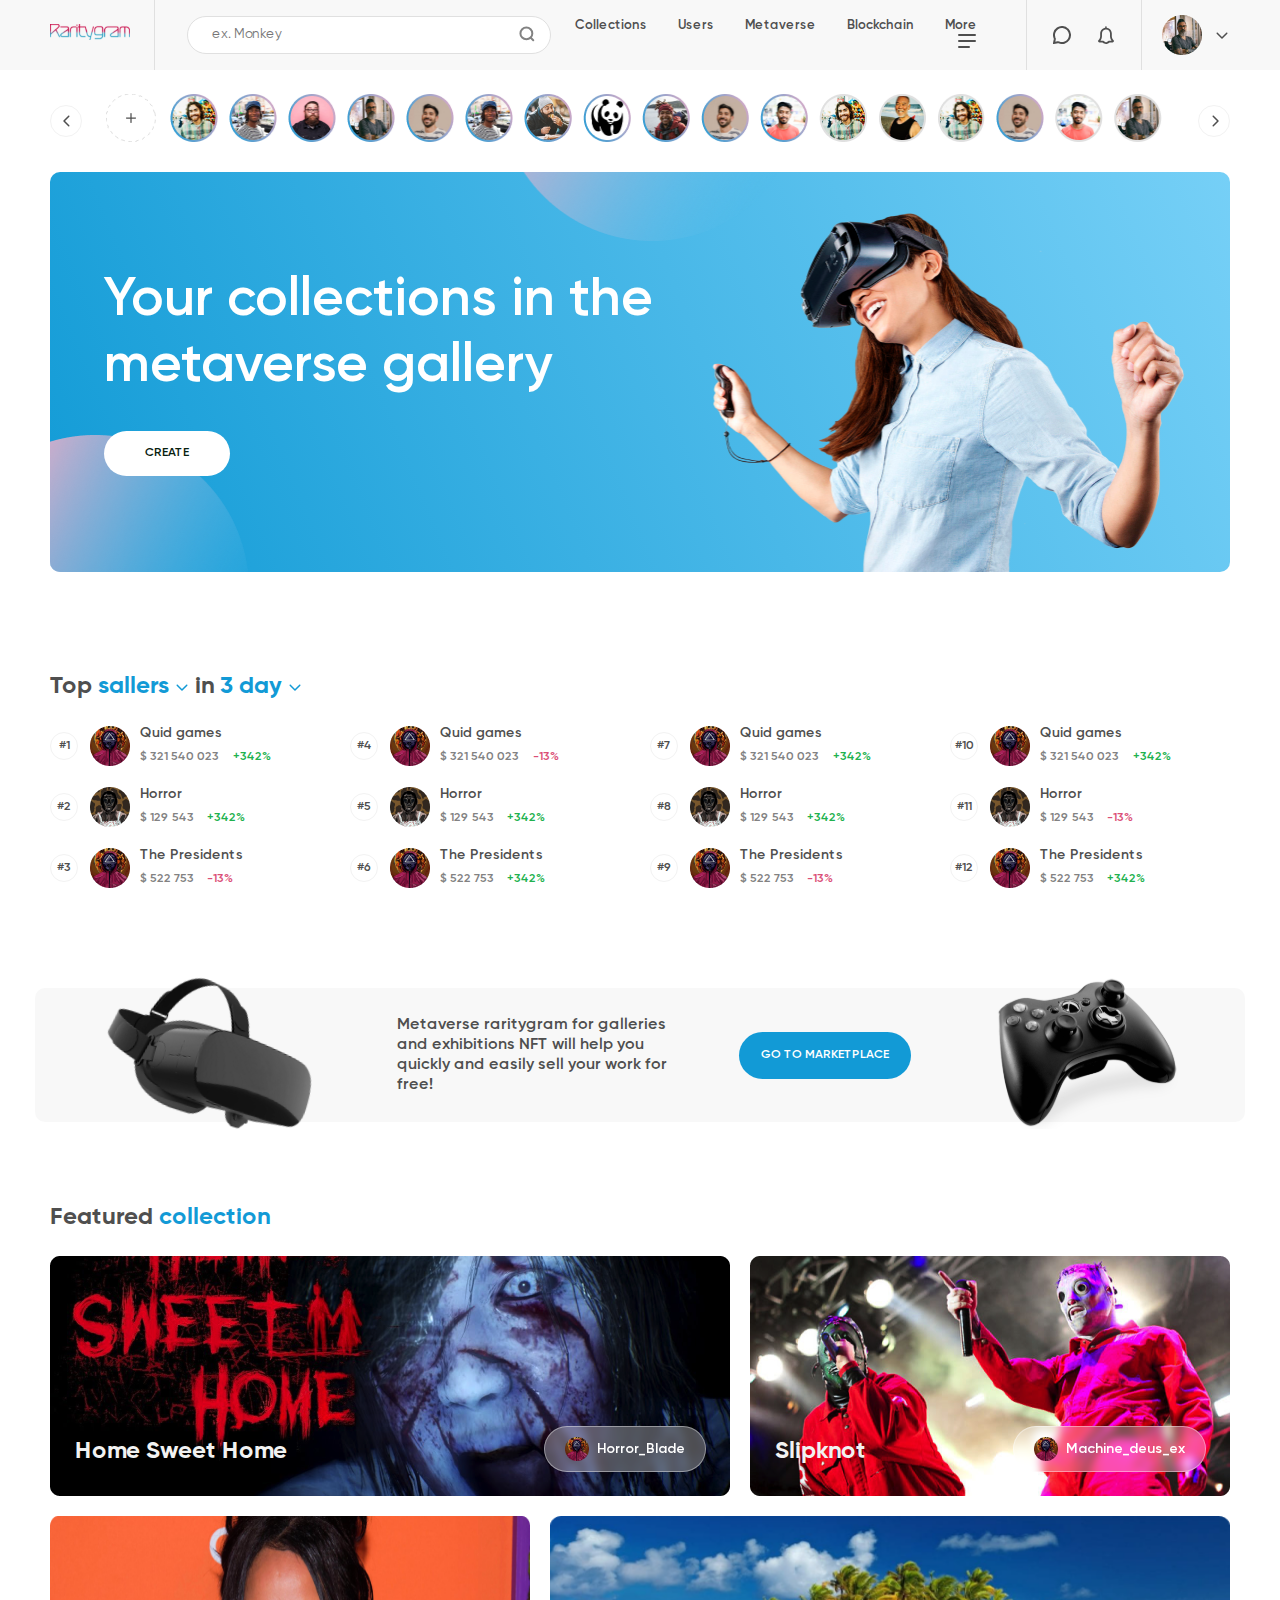
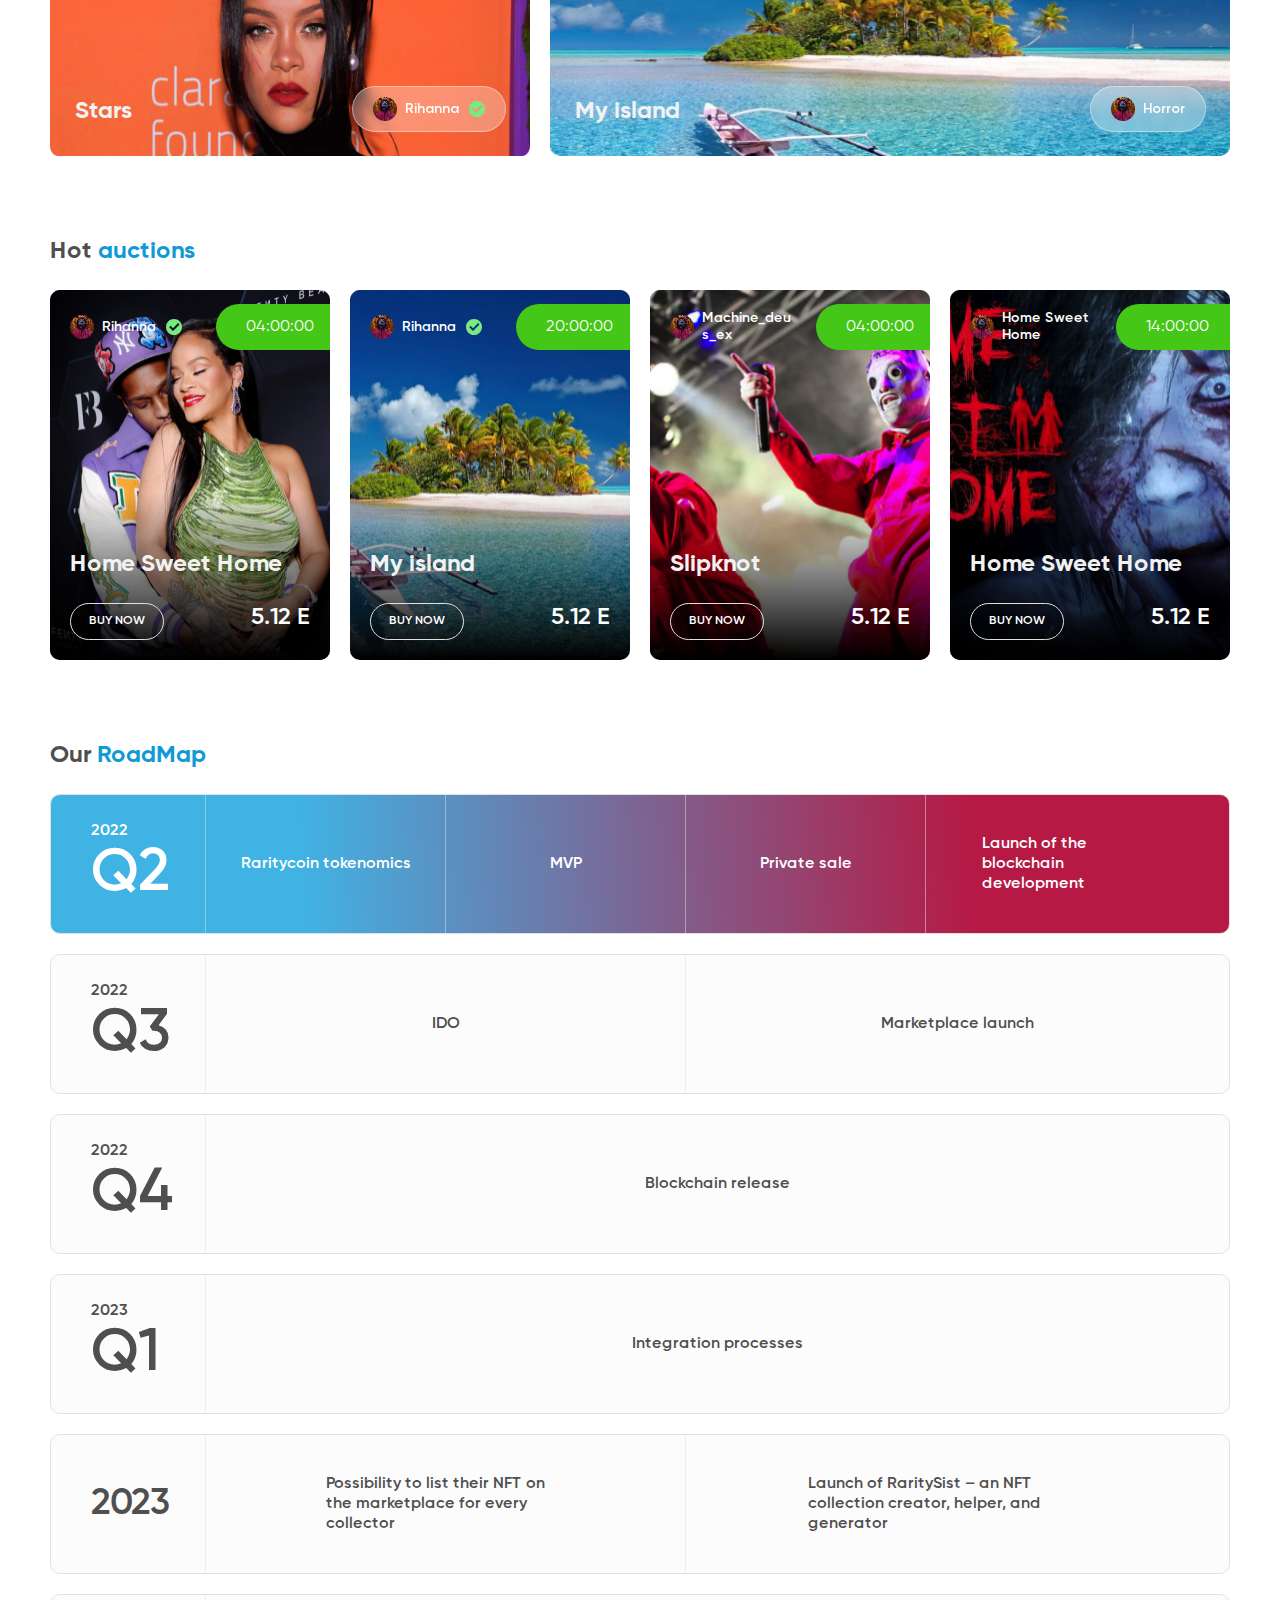
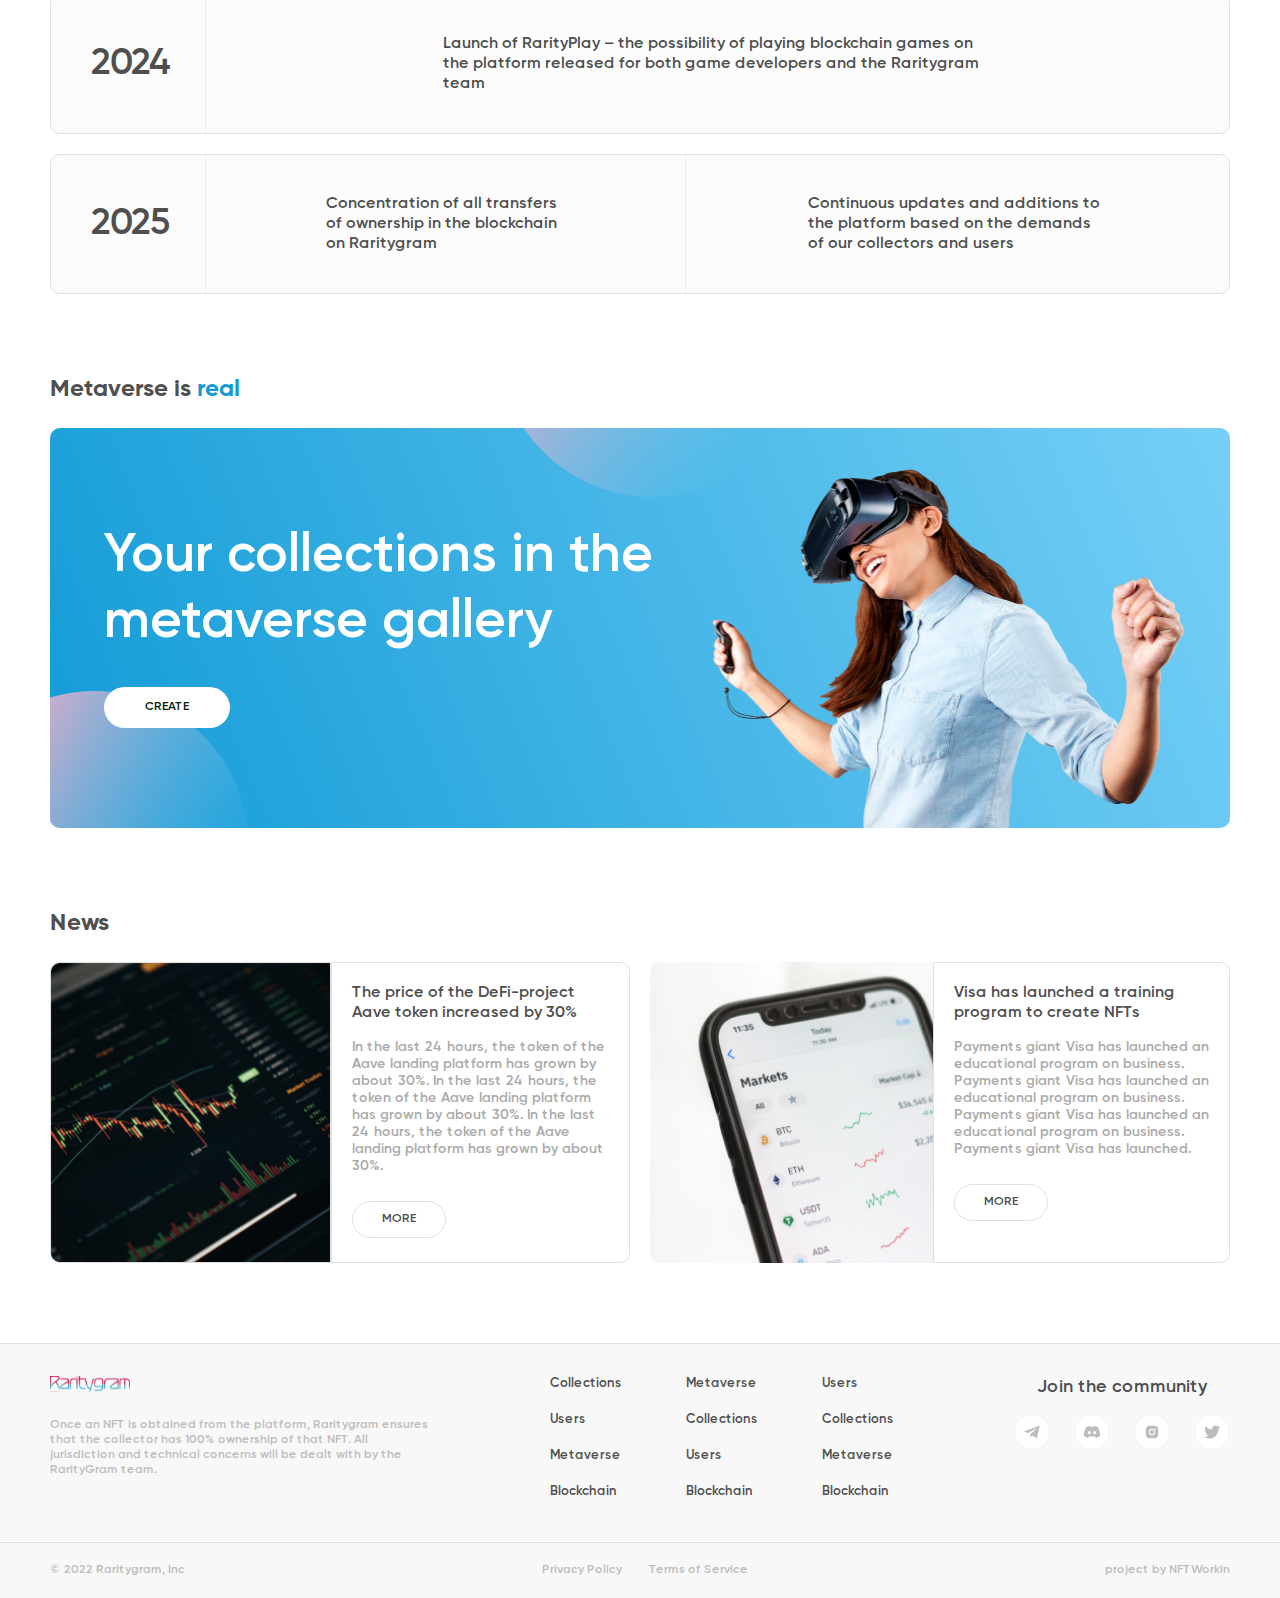
==== index.html @ d6e5a941 "fix2" ====
<!doctype html>
<html lang="ru">

<head>
  <meta charset="UTF-8">
<meta name="viewport" content="width=device-width">
<meta http-equiv="X-UA-Compatible" content="ie=edge">


<title>Raritygram</title>

<link rel="stylesheet" href="./assets/css/style.css"> 

  </head>

<body>

  
<header class="header">
    <div class="container">
        <a class="logo" href="#">
            <svg width="80" height="16" viewBox="0 0 80 16" fill="none" xmlns="http://www.w3.org/2000/svg"
                xmlns:xlink="http://www.w3.org/1999/xlink">
                <rect width="80" height="16" fill="url(#pattern0)" />
                <defs>
                    <pattern id="pattern0" patternContentUnits="objectBoundingBox" width="1" height="1">
                        <use xlink:href="#image0_2033_52"
                            transform="translate(0 -0.00100326) scale(0.000250815 0.00125408)" />
                    </pattern>
                    <image id="image0_2033_52" width="3987" height="799"
                        xlink:href="[data-uri]" />
                </defs>
            </svg>

        </a>
        <div class="middle">
            <div class="input-wrapper">
                <input type="text" name="" value="" placeholder="ex. Monkey">

            </div>
            <nav>
                
                
                <a href="./collection">Collections</a>
                
                
                
                <div>Users
                    
                </div>
                
                
                
                <div>Metaverse
                    
                </div>
                
                
                
                <div>Blockchain
                    
                </div>
                
                
                
                <div>More
                    
                    <svg width="18" height="14" viewBox="0 0 18 14" fill="none" xmlns="http://www.w3.org/2000/svg">
          <path d="M17 1L1 1" stroke="#4F4F4F" stroke-width="2" stroke-linecap="round"/>
          <path d="M17 7L1 7" stroke="#4F4F4F" stroke-width="2" stroke-linecap="round"/>
          <path d="M11 13H1" stroke="#4F4F4F" stroke-width="2" stroke-linecap="round"/>
          </svg>
          
                    
                </div>
                
                
            </nav>
        </div>
        <div class="icons">
            <svg class="icon1" width="18" height="18" viewBox="0 0 18 18" fill="none"
                xmlns="http://www.w3.org/2000/svg">
                <path
                    d="M14.6012 3.35232L14.747 3.49933L14.7891 3.5162C16.0223 4.80566 16.7889 6.47448 16.9624 8.25582C17.1423 10.103 16.673 11.955 15.6357 13.4925C14.5984 15.0299 13.0582 16.1565 11.2809 16.6783C9.50364 17.2 7.60029 17.0845 5.89891 16.3514L5.89892 16.3514L5.89227 16.3486C5.55108 16.2045 5.17818 16.1519 4.81042 16.1962L4.77131 16.2009L4.73269 16.2087L1.02832 16.9541L1.78885 13.293L1.79241 13.2758L1.79536 13.2586C1.86249 12.8672 1.80861 12.4647 1.6412 12.105C0.914948 10.4043 0.801759 8.50335 1.32142 6.72793C1.84269 4.94705 2.96793 3.40445 4.50279 2.36584C6.03761 1.32724 7.88595 0.857602 9.7292 1.03764C11.5725 1.21767 13.2955 2.03615 14.6012 3.35232Z"
                    stroke-width="2" />
            </svg>

            <svg class="icon2" width="18" height="20" viewBox="0 0 18 20" fill="none"
                xmlns="http://www.w3.org/2000/svg">
                <mask id="path-1-inside-1_2033_56" fill="white">
                    <path fill-rule="evenodd" clip-rule="evenodd"
                        d="M17.7946 16.3251L18 16.5102C18 17.471 17.221 18.25 16.2602 18.25H12.8695C12.626 18.5425 12.0998 18.8169 11.637 19.0582C11.3905 19.1867 11.162 19.3058 11.0037 19.4134C10.4652 19.7793 9.77562 19.987 9.05706 19.9998C8.31884 20.008 7.60188 19.8097 7.03955 19.4419C6.88201 19.3388 6.66111 19.2244 6.42236 19.1007C5.93722 18.8495 5.37835 18.56 5.12742 18.25H1.73985C0.778956 18.25 0 17.471 0 16.5102L0.205369 16.3251C0.779312 15.7931 1.28107 15.1851 1.69732 14.5174C2.15987 13.5935 2.4371 12.5845 2.51275 11.5497V8.50193C2.50896 6.89173 3.07562 5.3345 4.10812 4.11772C5.14061 2.90095 6.56922 2.10679 8.1302 1.88188V1.07365C8.1302 0.855205 8.21516 0.645706 8.36638 0.491242C8.51761 0.336777 8.72271 0.25 8.93658 0.25C9.15044 0.25 9.35555 0.336777 9.50677 0.491242C9.658 0.645706 9.74295 0.855205 9.74295 1.07365V1.85103C10.4401 1.94253 11.1177 2.15099 11.7483 2.46799C11.7817 2.48695 11.8143 2.50547 11.8462 2.52358C13.1297 3.25241 13.2316 3.31028 13.875 4.11772C14.5343 4.94522 15.0884 5.75817 15.3664 7.39756C15.4283 7.76234 15.4606 8.13172 15.4631 8.50193V11.5497C15.5387 12.5845 15.816 13.5935 16.2785 14.5174C16.702 15.1868 17.212 15.7948 17.7946 16.3251Z" />
                </mask>
                <path
                    d="M18 16.5102H20V15.6203L19.339 15.0245L18 16.5102ZM17.7946 16.3251L16.4485 17.8043L16.4557 17.8107L17.7946 16.3251ZM12.8695 18.25V16.25H11.932L11.3323 16.9705L12.8695 18.25ZM11.637 19.0582L12.5616 20.8316L12.5616 20.8316L11.637 19.0582ZM11.0037 19.4134L9.87968 17.7591L9.87968 17.7591L11.0037 19.4134ZM9.05706 19.9998L9.07929 21.9997L9.09247 21.9994L9.05706 19.9998ZM7.03955 19.4419L8.13441 17.7681H8.13441L7.03955 19.4419ZM6.42236 19.1007L7.34214 17.3248L7.34213 17.3248L6.42236 19.1007ZM5.12742 18.25L6.68204 16.9918L6.08169 16.25H5.12742V18.25ZM0 16.5102L-1.33896 15.0245L-2 15.6203V16.5102H0ZM0.205369 16.3251L1.54432 17.8107L1.5547 17.8014L1.56495 17.7919L0.205369 16.3251ZM1.69732 14.5174L3.39458 15.5753L3.44393 15.4961L3.4857 15.4127L1.69732 14.5174ZM2.51275 11.5497L4.50743 11.6956L4.51275 11.6228V11.5497H2.51275ZM2.51275 8.50193H4.51276L4.51275 8.49722L2.51275 8.50193ZM8.1302 1.88188L8.41543 3.86143L10.1302 3.61436V1.88188H8.1302ZM9.74295 1.85103H7.74295V3.60568L9.48268 3.83402L9.74295 1.85103ZM11.7483 2.46799L12.7362 0.728979L12.692 0.703874L12.6466 0.681047L11.7483 2.46799ZM11.8462 2.52358L10.8586 4.26275L10.8586 4.26275L11.8462 2.52358ZM13.875 4.11772L15.4392 2.8714V2.8714L13.875 4.11772ZM15.3664 7.39756L13.3946 7.73198V7.73198L15.3664 7.39756ZM15.4631 8.50193H17.4631L17.463 8.48867L15.4631 8.50193ZM15.4631 11.5497H13.4631V11.6228L13.4684 11.6956L15.4631 11.5497ZM16.2785 14.5174L14.4901 15.4127L14.5349 15.5021L14.5884 15.5866L16.2785 14.5174ZM19.339 15.0245L19.1336 14.8394L16.4557 17.8107L16.661 17.9958L19.339 15.0245ZM16.2602 20.25C18.3256 20.25 20 18.5756 20 16.5102H16C16 16.3665 16.1165 16.25 16.2602 16.25V20.25ZM12.8695 20.25H16.2602V16.25H12.8695V20.25ZM12.5616 20.8316C12.7798 20.7178 13.0925 20.5559 13.3838 20.3765C13.6465 20.2148 14.0691 19.935 14.4066 19.5295L11.3323 16.9705C11.3927 16.8979 11.4315 16.8714 11.4114 16.8871C11.3955 16.8994 11.3571 16.927 11.2871 16.9701C11.1388 17.0614 10.9569 17.1572 10.7124 17.2847L12.5616 20.8316ZM12.1278 21.0676C12.1259 21.0689 12.1345 21.063 12.158 21.049C12.1808 21.0354 12.2113 21.018 12.2516 20.9958C12.3359 20.9494 12.4336 20.8984 12.5616 20.8316L10.7124 17.2847C10.5071 17.3918 10.1566 17.571 9.87968 17.7591L12.1278 21.0676ZM9.09247 21.9994C10.1579 21.9806 11.2347 21.6745 12.1278 21.0676L9.87968 17.7591C9.69566 17.8842 9.39332 17.9935 9.02165 18.0001L9.09247 21.9994ZM5.94469 21.1156C6.87139 21.7218 7.9854 22.0118 9.07929 21.9996L9.03483 17.9999C8.65229 18.0041 8.33237 17.8976 8.13441 17.7681L5.94469 21.1156ZM5.50257 20.8767C5.77618 21.0184 5.89161 21.0808 5.94469 21.1156L8.13441 17.7681C7.87241 17.5968 7.54604 17.4304 7.34214 17.3248L5.50257 20.8767ZM3.5728 19.5082C3.92061 19.938 4.36515 20.2324 4.63928 20.401C4.94494 20.589 5.27355 20.7581 5.50258 20.8767L7.34213 17.3248C7.08603 17.1921 6.89264 17.0909 6.73484 16.9938C6.66016 16.9479 6.61874 16.9181 6.60112 16.9042C6.57883 16.8868 6.6195 16.9145 6.68204 16.9918L3.5728 19.5082ZM1.73985 20.25H5.12742V16.25H1.73985V20.25ZM-2 16.5102C-2 18.5756 -0.325615 20.25 1.73985 20.25V16.25C1.88353 16.25 2 16.3665 2 16.5102H-2ZM-1.13359 14.8394L-1.33896 15.0245L1.33896 17.9958L1.54432 17.8107L-1.13359 14.8394ZM4.93719e-05 13.4594C-0.322804 13.9773 -0.711203 14.4476 -1.15421 14.8583L1.56495 17.7919C2.26983 17.1385 2.88494 16.3929 3.39458 15.5753L4.93719e-05 13.4594ZM0.518075 11.4039C0.461417 12.1789 0.253848 12.9331 -0.0910651 13.622L3.4857 15.4127C4.06588 14.2539 4.41278 12.9902 4.50743 11.6956L0.518075 11.4039ZM0.512752 8.50193V11.5497H4.51275V8.50193H0.512752ZM2.58315 2.82371C1.23989 4.40671 0.507861 6.42553 0.512757 8.50663L4.51275 8.49722C4.51007 7.35793 4.91136 6.26228 5.63309 5.41174L2.58315 2.82371ZM7.84497 -0.0976801C5.79467 0.197743 3.92728 1.23968 2.58315 2.82371L5.63309 5.41174C6.35395 4.56221 7.34378 4.01584 8.41543 3.86143L7.84497 -0.0976801ZM6.1302 1.07365V1.88188H10.1302V1.07365H6.1302ZM6.93726 -0.907907C6.4158 -0.37527 6.1302 0.33829 6.1302 1.07365H10.1302C10.1302 1.37212 10.0145 1.66668 9.7955 1.89039L6.93726 -0.907907ZM8.93658 -1.75C8.17843 -1.75 7.46014 -1.44198 6.93726 -0.907907L9.7955 1.89039C9.57508 2.11553 9.26699 2.25 8.93658 2.25V-1.75ZM10.9359 -0.907907C10.413 -1.44198 9.69472 -1.75 8.93658 -1.75V2.25C8.60616 2.25 8.29807 2.11554 8.07765 1.89039L10.9359 -0.907907ZM11.743 1.07365C11.743 0.338284 11.4574 -0.375274 10.9359 -0.907907L8.07765 1.89039C7.85864 1.66669 7.74295 1.37213 7.74295 1.07365H11.743ZM11.743 1.85103V1.07365H7.74295V1.85103H11.743ZM12.6466 0.681047C11.8165 0.263821 10.9234 -0.0111913 10.0032 -0.131964L9.48268 3.83402C9.95682 3.89625 10.4188 4.03816 10.8501 4.25494L12.6466 0.681047ZM12.8338 0.784409C12.8019 0.766289 12.7694 0.747846 12.7362 0.728979L10.7605 4.20701C10.794 4.22606 10.8268 4.24465 10.8586 4.26275L12.8338 0.784409ZM15.4392 2.8714C15.1139 2.46312 14.7993 2.07743 14.3261 1.7106C13.9185 1.39458 13.418 1.11614 12.8338 0.784405L10.8586 4.26275C11.558 4.65985 11.7501 4.77477 11.8752 4.87175C11.9347 4.91792 11.9928 4.96489 12.3108 5.36405L15.4392 2.8714ZM17.3383 7.06314C16.9855 4.98302 16.2293 3.86297 15.4392 2.8714L12.3108 5.36405C12.8394 6.02747 13.1913 6.53332 13.3946 7.73198L17.3383 7.06314ZM17.463 8.48867C17.4599 8.01089 17.4182 7.53411 17.3383 7.06314L13.3946 7.73198C13.4385 7.99057 13.4614 8.25254 13.4631 8.51518L17.463 8.48867ZM17.4631 11.5497V8.50193H13.4631V11.5497H17.4631ZM18.0669 13.622C17.722 12.9331 17.5144 12.1789 17.4578 11.4039L13.4684 11.6956C13.5631 12.9902 13.91 14.2539 14.4901 15.4127L18.0669 13.622ZM19.1408 14.8459C18.6914 14.437 18.2969 13.9669 17.9687 13.4481L14.5884 15.5866C15.1071 16.4066 15.7326 17.1527 16.4485 17.8042L19.1408 14.8459Z"
                    mask="url(#path-1-inside-1_2033_56)" />
            </svg>

        </div>
        <div class="account">
            <img src="./assets/img/avatar-main.png" alt="">
            <svg width="16" height="12" viewBox="0 0 16 12" fill="none" xmlns="http://www.w3.org/2000/svg">
                <path
                    d="M8.53033 9.53033C8.23744 9.82322 7.76256 9.82322 7.46967 9.53033L2.6967 4.75736C2.40381 4.46447 2.40381 3.98959 2.6967 3.6967C2.98959 3.40381 3.46447 3.40381 3.75736 3.6967L8 7.93934L12.2426 3.6967C12.5355 3.40381 13.0104 3.40381 13.3033 3.6967C13.5962 3.98959 13.5962 4.46447 13.3033 4.75736L8.53033 9.53033ZM8.75 8L8.75 9L7.25 9L7.25 8L8.75 8Z"
                    fill="#4F4F4F" />
            </svg>

        </div>
    </div>
</header>

 

  
  <main>
    


<section class="main-slider-small">
    <div class="container">
        <div class="slider-prev">
            <svg width="7" height="12" viewBox="0 0 7 12" fill="none" xmlns="http://www.w3.org/2000/svg">
                <path
                    d="M0.46967 5.46967C0.176777 5.76256 0.176777 6.23744 0.46967 6.53033L5.24264 11.3033C5.53553 11.5962 6.01041 11.5962 6.3033 11.3033C6.59619 11.0104 6.59619 10.5355 6.3033 10.2426L2.06066 6L6.3033 1.75736C6.59619 1.46447 6.59619 0.989592 6.3033 0.696699C6.01041 0.403806 5.53553 0.403806 5.24264 0.696699L0.46967 5.46967ZM2 5.25H1V6.75H2V5.25Z"
                    fill="#4F4F4F" />
            </svg>

        </div>
        <div class="add">
            <svg width="50" height="48" viewBox="0 0 50 48" fill="none" xmlns="http://www.w3.org/2000/svg">
                <path
                    d="M48.7822 18.3132C49.0887 19.5368 49.2985 20.7972 49.4033 22.0862L48.905 22.1267C48.9552 22.7446 48.9808 23.3694 48.9808 24C48.9808 24.6306 48.9552 25.2554 48.905 25.8733L49.4033 25.9138C49.2985 27.2028 49.0887 28.4632 48.7822 29.6868L48.2972 29.5654C47.9913 30.7863 47.5871 31.97 47.093 33.1082L47.5517 33.3073C47.0415 34.4824 46.4378 35.6098 45.7494 36.6808L45.3288 36.4104C44.6529 37.462 43.8936 38.4581 43.0597 39.3902L43.4323 39.7236C42.5831 40.6727 41.6584 41.5565 40.6672 42.3662L40.3509 41.979C39.3866 42.7667 38.3581 43.4829 37.2739 44.1191L37.527 44.5503C36.4337 45.1918 35.285 45.7536 34.0897 46.2272L33.9055 45.7624C32.7539 46.2187 31.5579 46.5916 30.3255 46.8733L30.4369 47.3607C29.209 47.6414 27.9457 47.8334 26.6547 47.9292L26.6177 47.4306C25.9982 47.4766 25.3722 47.5 24.7404 47.5C24.1086 47.5 23.4826 47.4766 22.8631 47.4306L22.8261 47.9292C21.5351 47.8334 20.2719 47.6414 19.0439 47.3607L19.1553 46.8733C17.923 46.5916 16.727 46.2187 15.5753 45.7624L15.3912 46.2272C14.1958 45.7536 13.0472 45.1918 11.9539 44.5503L12.2069 44.1191C11.1228 43.4829 10.0942 42.7667 9.12992 41.979L8.8136 42.3662C7.82241 41.5565 6.89769 40.6727 6.04852 39.7236L6.42115 39.3902C5.58727 38.4581 4.82793 37.462 4.15204 36.4104L3.73143 36.6808C3.04306 35.6098 2.43929 34.4824 1.92919 33.3073L2.38784 33.1082C1.89375 31.97 1.48951 30.7863 1.18369 29.5653L0.69867 29.6868C0.392164 28.4632 0.182348 27.2028 0.0775131 25.9138L0.575868 25.8733C0.525612 25.2554 0.5 24.6306 0.5 24C0.5 23.3694 0.525612 22.7446 0.575868 22.1267L0.0775132 22.0862C0.182348 20.7972 0.392165 19.5368 0.698671 18.3132L1.18369 18.4346C1.48952 17.2137 1.89375 16.03 2.38784 14.8918L1.92919 14.6927C2.43929 13.5176 3.04306 12.3902 3.73143 11.3192L4.15204 11.5896C4.82793 10.538 5.58727 9.54187 6.42116 8.60982L6.04852 8.27644C6.8977 7.32729 7.82242 6.44347 8.81361 5.63377L9.12993 6.02099C10.0942 5.23328 11.1228 4.5171 12.2069 3.88094L11.9539 3.4497C13.0472 2.80817 14.1958 2.24643 15.3912 1.77279L15.5754 2.23763C16.727 1.78132 17.923 1.40842 19.1553 1.1267L19.0439 0.639274C20.2719 0.358565 21.5351 0.166612 22.8261 0.0707772L22.8632 0.569405C23.4826 0.523422 24.1086 0.5 24.7404 0.5C25.3722 0.5 25.9982 0.523422 26.6177 0.569405L26.6547 0.0707775C27.9457 0.166613 29.209 0.358566 30.4369 0.639275L30.3255 1.1267C31.5579 1.40842 32.7539 1.78132 33.9055 2.23764L34.0897 1.7728C35.285 2.24643 36.4337 2.80818 37.527 3.44971L37.2739 3.88095C38.3581 4.51711 39.3866 5.23328 40.3509 6.021L40.6672 5.63378C41.6584 6.44347 42.5831 7.3273 43.4323 8.27644L43.0597 8.60982C43.8936 9.54188 44.6529 10.538 45.3288 11.5896L45.7494 11.3192C46.4378 12.3902 47.0416 13.5176 47.5517 14.6927L47.093 14.8918C47.5871 16.03 47.9913 17.2137 48.2972 18.4347L48.7822 18.3132Z"
                    stroke="#E0E0E0" stroke-miterlimit="4.13936" stroke-dasharray="4 4" />
                <path
                    d="M25 19C25.1658 19 25.3247 19.0658 25.4419 19.1831C25.5592 19.3003 25.625 19.4592 25.625 19.625V23.375H29.375C29.5408 23.375 29.6997 23.4408 29.8169 23.5581C29.9342 23.6753 30 23.8342 30 24C30 24.1658 29.9342 24.3247 29.8169 24.4419C29.6997 24.5592 29.5408 24.625 29.375 24.625H25.625V28.375C25.625 28.5408 25.5592 28.6997 25.4419 28.8169C25.3247 28.9342 25.1658 29 25 29C24.8342 29 24.6753 28.9342 24.5581 28.8169C24.4408 28.6997 24.375 28.5408 24.375 28.375V24.625H20.625C20.4592 24.625 20.3003 24.5592 20.1831 24.4419C20.0658 24.3247 20 24.1658 20 24C20 23.8342 20.0658 23.6753 20.1831 23.5581C20.3003 23.4408 20.4592 23.375 20.625 23.375H24.375V19.625C24.375 19.4592 24.4408 19.3003 24.5581 19.1831C24.6753 19.0658 24.8342 19 25 19Z"
                    fill="#4F4F4F" />
            </svg>

        </div>
        <div class="swiper ">
            <div class="swiper-wrapper">
                <div class="swiper-slide">
                    <img src="./assets/img/a1.png" alt="">
                </div>
                <div class="swiper-slide">
                    <img src="./assets/img/a2.png" alt="">
                </div>
                <div class="swiper-slide">
                    <img src="./assets/img/a3.png" alt="">
                </div>
                <div class="swiper-slide">
                    <img src="./assets/img/a4.png" alt="">
                </div>
                <div class="swiper-slide">
                    <img src="./assets/img/a5.png" alt="">
                </div>
                <div class="swiper-slide">
                    <img src="./assets/img/a6.png" alt="">
                </div>
                <div class="swiper-slide">
                    <img src="./assets/img/a7.png" alt="">
                </div>
                <div class="swiper-slide">
                    <img src="./assets/img/a8.png" alt="">
                </div>
                <div class="swiper-slide">
                    <img src="./assets/img/a9.png" alt="">
                </div>
                <div class="swiper-slide">
                    <img src="./assets/img/a10.png" alt="">
                </div>
                <div class="swiper-slide">
                    <img src="./assets/img/a11.png" alt="">
                </div>
                <div class="swiper-slide">
                    <img src="./assets/img/a12.png" alt="">
                </div>
                <div class="swiper-slide">
                    <img src="./assets/img/a13.png" alt="">
                </div>
                <div class="swiper-slide">
                    <img src="./assets/img/a14.png" alt="">
                </div>
                <div class="swiper-slide">
                    <img src="./assets/img/a5.png" alt="">
                </div>
                <div class="swiper-slide">
                    <img src="./assets/img/a16.png" alt="">
                </div>
                <div class="swiper-slide">
                    <img src="./assets/img/a17.png" alt="">
                </div>
                <div class="swiper-slide">
                    <img src="./assets/img/a18.png" alt="">
                </div>
            </div>
        </div>
        <div class="slider-next">
            <svg width="7" height="12" viewBox="0 0 7 12" fill="none" xmlns="http://www.w3.org/2000/svg">
                <path
                    d="M0.46967 5.46967C0.176777 5.76256 0.176777 6.23744 0.46967 6.53033L5.24264 11.3033C5.53553 11.5962 6.01041 11.5962 6.3033 11.3033C6.59619 11.0104 6.59619 10.5355 6.3033 10.2426L2.06066 6L6.3033 1.75736C6.59619 1.46447 6.59619 0.989592 6.3033 0.696699C6.01041 0.403806 5.53553 0.403806 5.24264 0.696699L0.46967 5.46967ZM2 5.25H1V6.75H2V5.25Z"
                    fill="#4F4F4F" />
            </svg>

        </div>
    </div>
</section>



<section class="main-slider-top-section section">
    <div class="container">
        <div class="swiper ">
            <div class="swiper-wrapper">
                <div class="swiper-slide">
                    <div class="slide">
                        <div class="slide__image">
                            <img src="./assets/img/slide-girl.png" alt="">
                            <div class="content">
                                <div class="title">Your collections in the metaverse gallery</div>
                                

<div class="btn btn_white">
    CREATE
</div>


                            </div>
                        </div>
                    </div>
                </div>
                <div class="swiper-slide">
                    <div class="slide">
                        <div class="slide__image">
                            <img src="./assets/img/slide-girl.png" alt="">
                            <div class="content">
                                <div class="title">Your collections in the metaverse gallery</div>
                                

<div class="btn btn_white">
    CREATE
</div>


                            </div>
                        </div>

                    </div>
                </div>
                <div class="swiper-slide">
                    <div class="slide">
                        <div class="slide__image">
                            <img src="./assets/img/slide-girl.png" alt="">
                            <div class="content">
                                <div class="title">Your collections in the metaverse gallery</div>
                                

<div class="btn btn_white">
    CREATE
</div>


                            </div>
                        </div>

                    </div>
                </div>
                <div class="swiper-slide">
                    <div class="slide">
                        <div class="slide__image">
                            <img src="./assets/img/slide-girl.png" alt="">
                            <div class="content">
                                <div class="title">Your collections in the metaverse gallery</div>
                                

<div class="btn btn_white">
    CREATE
</div>


                            </div>
                        </div>

                    </div>
                </div>
            </div>

            <div class="swiper-pagination"></div>

        </div>
    </div>
</section>


<section class="top-salers-section section">
    <div class="container">
        <div class="top">
            <div class="title">
                <div class="drop">
                    Top <span class="drop-text">sallers</span>
                    <svg width="14" height="14" viewBox="0 0 14 14" fill="none" xmlns="http://www.w3.org/2000/svg">
                        <path
                            d="M7.53033 11.5303C7.23744 11.8232 6.76256 11.8232 6.46967 11.5303L1.6967 6.75736C1.40381 6.46447 1.40381 5.98959 1.6967 5.6967C1.98959 5.40381 2.46447 5.40381 2.75736 5.6967L7 9.93934L11.2426 5.6967C11.5355 5.40381 12.0104 5.40381 12.3033 5.6967C12.5962 5.98959 12.5962 6.46447 12.3033 6.75736L7.53033 11.5303ZM7.75 10L7.75 11L6.25 11L6.25 10L7.75 10Z"
                            fill="#129AD6" />
                    </svg>
                    <div class="menu">
                        <div class="item"><span>collection</span></div>
                        <div class="item selected"><span>sallers</span></div>
                        <div class="item"><span>metaverse</span></div>
                    </div>
                </div>
                in
                <div class="drop">
                    <span class="drop-text">3 day</span>
                    <svg width="14" height="14" viewBox="0 0 14 14" fill="none" xmlns="http://www.w3.org/2000/svg">
                        <path
                            d="M7.53033 11.5303C7.23744 11.8232 6.76256 11.8232 6.46967 11.5303L1.6967 6.75736C1.40381 6.46447 1.40381 5.98959 1.6967 5.6967C1.98959 5.40381 2.46447 5.40381 2.75736 5.6967L7 9.93934L11.2426 5.6967C11.5355 5.40381 12.0104 5.40381 12.3033 5.6967C12.5962 5.98959 12.5962 6.46447 12.3033 6.75736L7.53033 11.5303ZM7.75 10L7.75 11L6.25 11L6.25 10L7.75 10Z"
                            fill="#129AD6" />
                    </svg>
                    <div class="menu">
                        <div class="item"><span>24 hours</span></div>
                        <div class="item selected"><span>3 days</span></div>
                        <div class="item"><span>7 days</span></div>
                    </div>
                </div>
            </div>
        </div>
        <div class="content">
            
            <div class="card">
                <div class="number"><span>#1</span></div>
                <div class="img">
                    <img src="./assets/img/avatar1.png" alt="">
                </div>
                <div class="info">
                    <div class="name">
                        Quid games
                    </div>
                    <div class="count">
                        <span class="money">$ 321 540 023</span>
                        <span class="green">+342%</span>
                    </div>
                </div>
            </div>
            
            <div class="card">
                <div class="number"><span>#2</span></div>
                <div class="img">
                    <img src="./assets/img/avatar2.png" alt="">
                </div>
                <div class="info">
                    <div class="name">
                        Horror
                    </div>
                    <div class="count">
                        <span class="money">$ 129 543 </span>
                        <span class="green">+342%</span>
                    </div>
                </div>
            </div>
            
            <div class="card">
                <div class="number"><span>#3</span></div>
                <div class="img">
                    <img src="./assets/img/avatar1.png" alt="">
                </div>
                <div class="info">
                    <div class="name">
                        The Presidents
                    </div>
                    <div class="count">
                        <span class="money">$ 522 753 </span>
                        <span class="red">-13%</span>
                    </div>
                </div>
            </div>
            
            <div class="card">
                <div class="number"><span>#4</span></div>
                <div class="img">
                    <img src="./assets/img/avatar1.png" alt="">
                </div>
                <div class="info">
                    <div class="name">
                        Quid games
                    </div>
                    <div class="count">
                        <span class="money">$ 321 540 023</span>
                        <span class="red">-13%</span>
                    </div>
                </div>
            </div>
            
            <div class="card">
                <div class="number"><span>#5</span></div>
                <div class="img">
                    <img src="./assets/img/avatar2.png" alt="">
                </div>
                <div class="info">
                    <div class="name">
                        Horror
                    </div>
                    <div class="count">
                        <span class="money">$ 129 543 </span>
                        <span class="green">+342%</span>
                    </div>
                </div>
            </div>
            
            <div class="card">
                <div class="number"><span>#6</span></div>
                <div class="img">
                    <img src="./assets/img/avatar1.png" alt="">
                </div>
                <div class="info">
                    <div class="name">
                        The Presidents
                    </div>
                    <div class="count">
                        <span class="money">$ 522 753 </span>
                        <span class="green">+342%</span>
                    </div>
                </div>
            </div>
            
            <div class="card">
                <div class="number"><span>#7</span></div>
                <div class="img">
                    <img src="./assets/img/avatar1.png" alt="">
                </div>
                <div class="info">
                    <div class="name">
                        Quid games
                    </div>
                    <div class="count">
                        <span class="money">$ 321 540 023</span>
                        <span class="green">+342%</span>
                    </div>
                </div>
            </div>
            
            <div class="card">
                <div class="number"><span>#8</span></div>
                <div class="img">
                    <img src="./assets/img/avatar2.png" alt="">
                </div>
                <div class="info">
                    <div class="name">
                        Horror
                    </div>
                    <div class="count">
                        <span class="money">$ 129 543 </span>
                        <span class="green">+342%</span>
                    </div>
                </div>
            </div>
            
            <div class="card">
                <div class="number"><span>#9</span></div>
                <div class="img">
                    <img src="./assets/img/avatar1.png" alt="">
                </div>
                <div class="info">
                    <div class="name">
                        The Presidents
                    </div>
                    <div class="count">
                        <span class="money">$ 522 753 </span>
                        <span class="red">-13%</span>
                    </div>
                </div>
            </div>
            
            <div class="card">
                <div class="number"><span>#10</span></div>
                <div class="img">
                    <img src="./assets/img/avatar1.png" alt="">
                </div>
                <div class="info">
                    <div class="name">
                        Quid games
                    </div>
                    <div class="count">
                        <span class="money">$ 321 540 023</span>
                        <span class="green">+342%</span>
                    </div>
                </div>
            </div>
            
            <div class="card">
                <div class="number"><span>#11</span></div>
                <div class="img">
                    <img src="./assets/img/avatar2.png" alt="">
                </div>
                <div class="info">
                    <div class="name">
                        Horror
                    </div>
                    <div class="count">
                        <span class="money">$ 129 543 </span>
                        <span class="red">-13%</span>
                    </div>
                </div>
            </div>
            
            <div class="card">
                <div class="number"><span>#12</span></div>
                <div class="img">
                    <img src="./assets/img/avatar1.png" alt="">
                </div>
                <div class="info">
                    <div class="name">
                        The Presidents
                    </div>
                    <div class="count">
                        <span class="money">$ 522 753 </span>
                        <span class="green">+342%</span>
                    </div>
                </div>
            </div>
            
        </div>
    </div>
</section>


<section class="main-info-section section">
    <div class="container">
        <div class="left">
            <img src="../../../assets/img/vr.svg" alt="">
        </div>

        <div class="middle">
            <div class="text">
                Metaverse raritygram for galleries and exhibitions NFT will help you quickly and easily sell your work
                for free!
            </div>
            

<div class="btn btn_blue">
    GO TO MARKETPLACE
</div>


        </div>
        <div class="right">
            <img src="../../../assets/img/xbox.svg" alt="">
        </div>
    </div>
</section>


<section class="main-collection-section section">
    <div class="container">
        <div class="heading">Featured <span>collection</span></div>
        <div class="content">
            
            <div class="card">
                <img src="./assets/img/coll1.png" class="img" alt="">
                <div class="title">Home Sweet Home</div>
                <div class="label">
                    <img src="./assets/img/avatar1.png" alt="">
                    Horror_Blade
                    
                </div>
            </div>
            
            <div class="card">
                <img src="./assets/img/coll2.png" class="img" alt="">
                <div class="title">Slipknot</div>
                <div class="label">
                    <img src="./assets/img/avatar1.png" alt="">
                    Machine_deus_ex
                    
                </div>
            </div>
            
            <div class="card">
                <img src="./assets/img/coll3.png" class="img" alt="">
                <div class="title">Stars</div>
                <div class="label">
                    <img src="./assets/img/avatar1.png" alt="">
                    Rihanna
                    
                    <svg width="16" height="16" viewBox="0 0 16 16" fill="none" xmlns="http://www.w3.org/2000/svg">
                        <path
                            d="M8 0C5.87827 0 3.84344 0.842855 2.34315 2.34315C0.842854 3.84344 0 5.87827 0 8C0 10.1217 0.842854 12.1566 2.34315 13.6569C3.84344 15.1571 5.87827 16 8 16C10.1217 16 12.1566 15.1571 13.6569 13.6569C15.1571 12.1566 16 10.1217 16 8C16 5.87827 15.1571 3.84344 13.6569 2.34315C12.1566 0.842855 10.1217 0 8 0ZM12.09 4.08L13.5 5.5L7 12L3.21 8.21L4.63 6.79L7 9.17"
                            fill="#79EB7E" />
                    </svg>
                    
                </div>
            </div>
            
            <div class="card">
                <img src="./assets/img/coll4.png" class="img" alt="">
                <div class="title">My island</div>
                <div class="label">
                    <img src="./assets/img/avatar1.png" alt="">
                    Horror
                    
                </div>
            </div>
            
        </div>
    </div>
</section>


<section class="main-action-section section">
    <div class="container">
        <div class="heading">Hot <span>auctions</span></div>
        <div class="content">
            
            <div class="card">
                <img src="./assets/img/action1.png" class="img" alt="">
                <div class="top">
                    <div class="top_left">
                        <img src="./assets/img/avatar1.png" alt="">
                        Rihanna
                        
                        <svg width="16" height="16" viewBox="0 0 16 16" fill="none" xmlns="http://www.w3.org/2000/svg">
                            <path
                                d="M8 0C5.87827 0 3.84344 0.842855 2.34315 2.34315C0.842854 3.84344 0 5.87827 0 8C0 10.1217 0.842854 12.1566 2.34315 13.6569C3.84344 15.1571 5.87827 16 8 16C10.1217 16 12.1566 15.1571 13.6569 13.6569C15.1571 12.1566 16 10.1217 16 8C16 5.87827 15.1571 3.84344 13.6569 2.34315C12.1566 0.842855 10.1217 0 8 0ZM12.09 4.08L13.5 5.5L7 12L3.21 8.21L4.63 6.79L7 9.17"
                                fill="#79EB7E" />
                        </svg>
                        
                    </div>
                    <div class="label timer" id='timer1'><span class="hours"></span>:<span
                            class="minutes"></span>:<span class="seconds"></span>
                    </div>
                </div>
                <div class="bottom">
                    <div class="title">Home Sweet Home</div>
                    <div class="bottom__content">
                        

<div class="btn btn_white-outline">
    Buy now
</div>


                        <div class="cost">5.12 E</div>
                    </div>
                </div>
            </div>
            
            <div class="card">
                <img src="./assets/img/action2.png" class="img" alt="">
                <div class="top">
                    <div class="top_left">
                        <img src="./assets/img/avatar1.png" alt="">
                        Rihanna
                        
                        <svg width="16" height="16" viewBox="0 0 16 16" fill="none" xmlns="http://www.w3.org/2000/svg">
                            <path
                                d="M8 0C5.87827 0 3.84344 0.842855 2.34315 2.34315C0.842854 3.84344 0 5.87827 0 8C0 10.1217 0.842854 12.1566 2.34315 13.6569C3.84344 15.1571 5.87827 16 8 16C10.1217 16 12.1566 15.1571 13.6569 13.6569C15.1571 12.1566 16 10.1217 16 8C16 5.87827 15.1571 3.84344 13.6569 2.34315C12.1566 0.842855 10.1217 0 8 0ZM12.09 4.08L13.5 5.5L7 12L3.21 8.21L4.63 6.79L7 9.17"
                                fill="#79EB7E" />
                        </svg>
                        
                    </div>
                    <div class="label timer" id='timer2'><span class="hours"></span>:<span
                            class="minutes"></span>:<span class="seconds"></span>
                    </div>
                </div>
                <div class="bottom">
                    <div class="title">My island</div>
                    <div class="bottom__content">
                        

<div class="btn btn_white-outline">
    Buy now
</div>


                        <div class="cost">5.12 E</div>
                    </div>
                </div>
            </div>
            
            <div class="card">
                <img src="./assets/img/action3.png" class="img" alt="">
                <div class="top">
                    <div class="top_left">
                        <img src="./assets/img/avatar1.png" alt="">
                        Machine_deus_ex
                        
                    </div>
                    <div class="label timer" id='timer3'><span class="hours"></span>:<span
                            class="minutes"></span>:<span class="seconds"></span>
                    </div>
                </div>
                <div class="bottom">
                    <div class="title">Slipknot</div>
                    <div class="bottom__content">
                        

<div class="btn btn_white-outline">
    Buy now
</div>


                        <div class="cost">5.12 E</div>
                    </div>
                </div>
            </div>
            
            <div class="card">
                <img src="./assets/img/action4.png" class="img" alt="">
                <div class="top">
                    <div class="top_left">
                        <img src="./assets/img/avatar1.png" alt="">
                        Home Sweet Home
                        
                    </div>
                    <div class="label timer" id='timer4'><span class="hours"></span>:<span
                            class="minutes"></span>:<span class="seconds"></span>
                    </div>
                </div>
                <div class="bottom">
                    <div class="title">Home Sweet Home</div>
                    <div class="bottom__content">
                        

<div class="btn btn_white-outline">
    Buy now
</div>


                        <div class="cost">5.12 E</div>
                    </div>
                </div>
            </div>
            
        </div>
    </div>
</section>


<section class="road-map-section section">
    <div class="container">
        <div class="heading">Our <span>RoadMap</span></div>
        <div class="content">
            <div class="road road-one">
                <div class="title">
                    <span>2022</span>
                    <span class="title_big">Q2</span>
                </div>
                <div class="block block-one">
                    Raritycoin tokenomics
                </div>
                <div class="block block-two">MVP</div>
                <div class="block block-three">Private sale</div>
                <div class="block block-four">
                    Launch of the blockchain development
                </div>
            </div>
            <div class="road road-two">
                <div class="title">
                    <span>2022</span>
                    <span class="title_big"> Q3</span>
                </div>
                <div class="block block-one">IDO</div>
                <div class="block block-two">Marketplace launch</div>
            </div>
            <div class="road road-three">
                <div class="title">
                    <span>2022</span>
                    <span class="title_big">Q4</span>
                </div>
                <div class="block">Blockchain release</div>
            </div>
            <div class="road road-four">
                <div class="title">
                    <span>2023</span>
                    <span class="title_big"> Q1</span>
                </div>
                <div class="block">Integration processes</div>
            </div>
            <div class="road road-five">
                <div class="title">
                    <span class="title_big year"> 2023</span>

                </div>

                <div class="block block-one"><span>Possibility to list their NFT on the marketplace for every
                        collector</span></div>
                <div class="block block-two"><span>Launch of RaritySist – an NFT collection creator, helper, and
                        generator</span></div>
            </div>
            <div class="road road-six">
                <div class="title">
                    <span class="title_big year"> 2024</span>
                </div>
                <div class="block block-one">
                    <span>Launch of RarityPlay – the possibility of playing blockchain games on the platform released
                        for both game developers and the Raritygram team</span>
                </div>

            </div>
            <div class="road road-seven">
                <div class="title">
                    <span class="title_big year"> 2025</span>
                </div>
                <div class="block block-one"><span>Concentration of all transfers of ownership in the blockchain on
                        Raritygram</span></div>
                <div class="block block-two"><span>Continuous updates and additions to the platform based on the demands
                        of our collectors and users</span></div>
            </div>
        </div>
    </div>
</section>


<section class="main-banner-section section">
    <div class="container">
        <div class="heading">Metaverse is <span>real</span></div>
        <div class="content">
            <img src="./assets/img/slide-girl.png" alt="">
            <div class="wrapper">
                <h2>
                    Your collections in the metaverse gallery
                </h2>
                

<div class="btn btn_white">
    CREATE
</div>


            </div>
        </div>
    </div>
</section>



<section class="news-section section">
    <div class="container">
        <div class="heading">News </div>
        <div class="content">
            <div class="card">
                <img src="./assets/img/news1.png" alt="">
                <div class="wrapper">
                    <div class="title">The price of the DeFi-project Aave token increased by 30%</div>
                    <div class="text">In the last 24 hours, the token of the Aave landing platform has grown by about
                        30%. In the last 24 hours, the token of the Aave landing platform has grown by about 30%. In the
                        last 24 hours, the token of the Aave landing platform has grown by about 30%.</div>
                    

<div class="btn btn_white-blue">
    MORE
</div>


                </div>
            </div>
            <div class="card">
                <img src="./assets/img/news2.png" alt="">
                <div class="wrapper">
                    <div class="title">Visa has launched a training program to create NFTs</div>
                    <div class="text">Payments giant Visa has launched an educational program on business. Payments
                        giant Visa has launched an educational program on business. Payments giant Visa has launched an
                        educational program on business. Payments giant Visa has launched.</div>
                    

<div class="btn btn_white-blue">
    MORE
</div>


                </div>
            </div>
        </div>

    </div>
</section>


  </main>


  
<footer class="footer">

    <div class="top">
        <div class="container">
            <div class="column-logo">
                <div class="img">
                    <svg width="80" height="16" viewBox="0 0 80 16" fill="none" xmlns="http://www.w3.org/2000/svg"
                        xmlns:xlink="http://www.w3.org/1999/xlink">
                        <rect width="80" height="15.6969" fill="url(#pattern0)" />
                        <defs>
                            <pattern id="pattern0" patternContentUnits="objectBoundingBox" width="1" height="1">
                                <use xlink:href="#image0_2_2679"
                                    transform="translate(0 -0.0106774) scale(0.000250815 0.00127829)" />
                            </pattern>
                            <image id="image0_2_2679" width="3987" height="799"
                                xlink:href="[data-uri]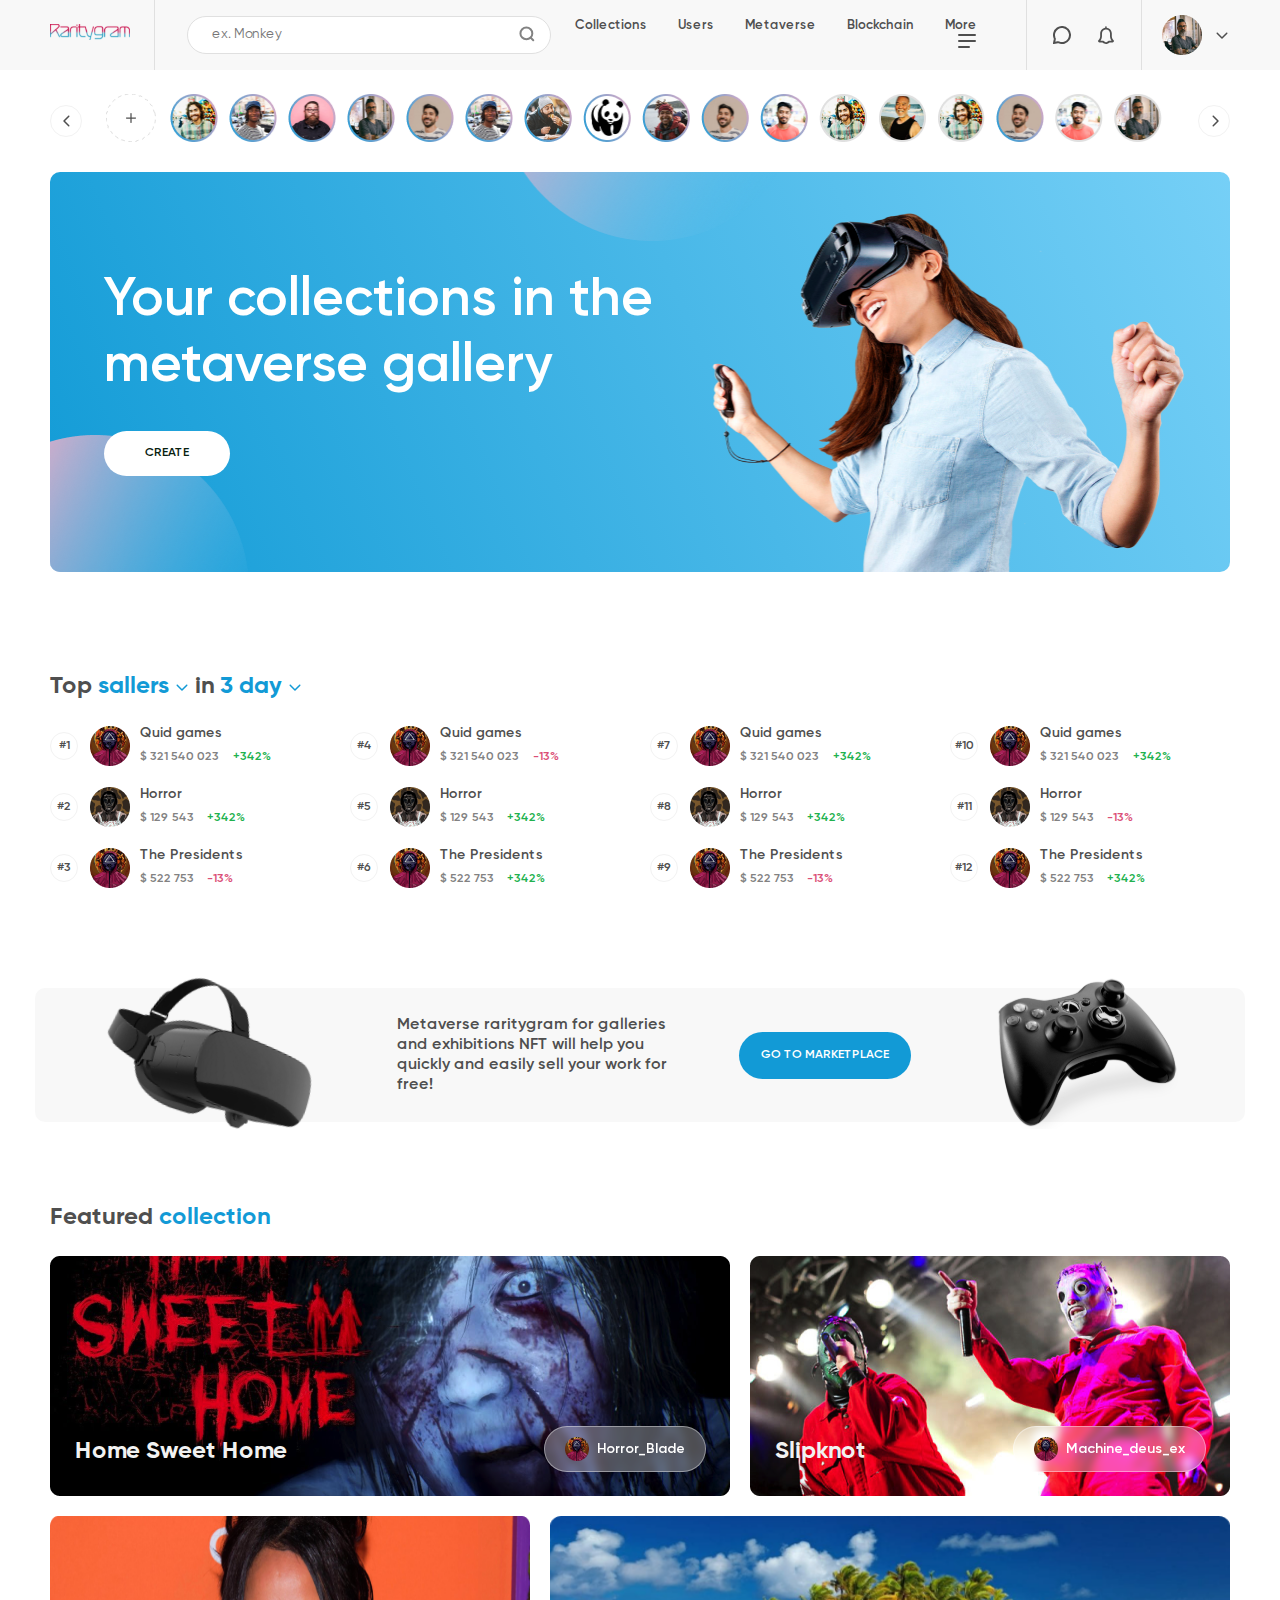
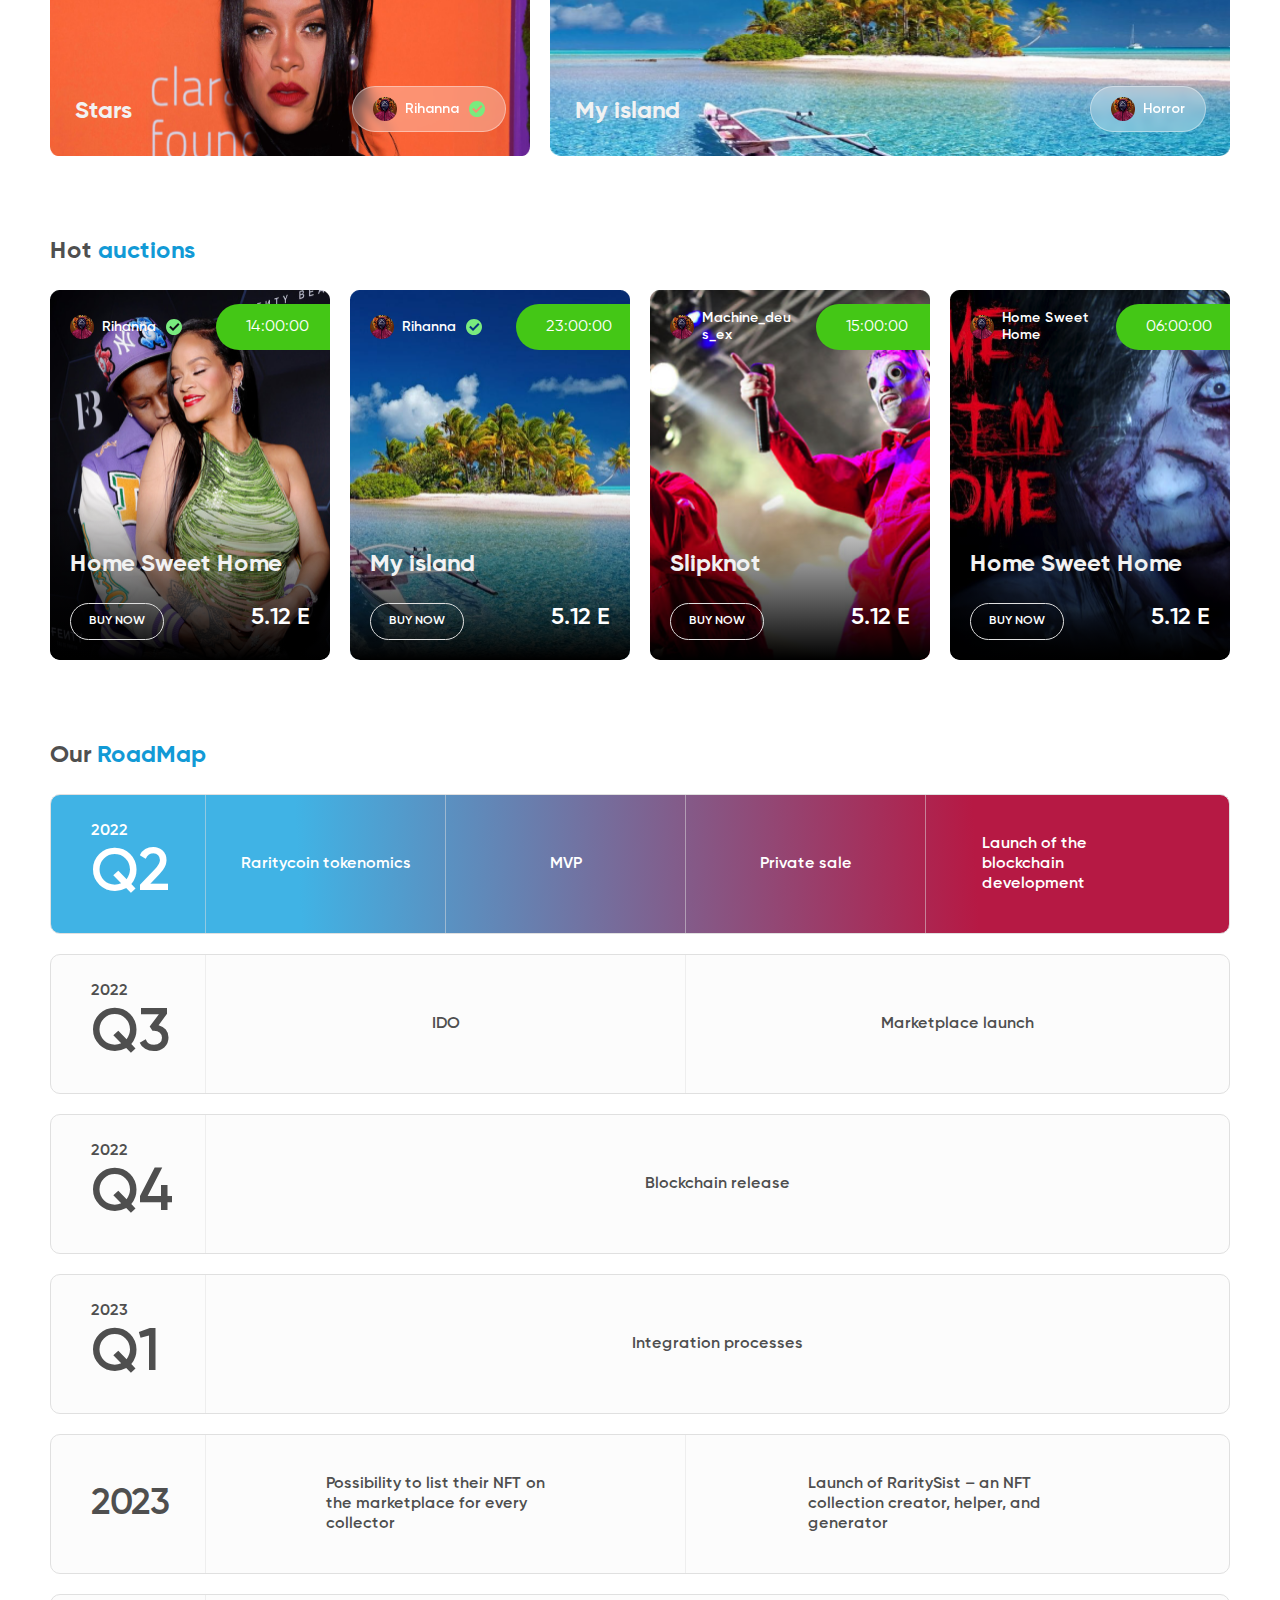
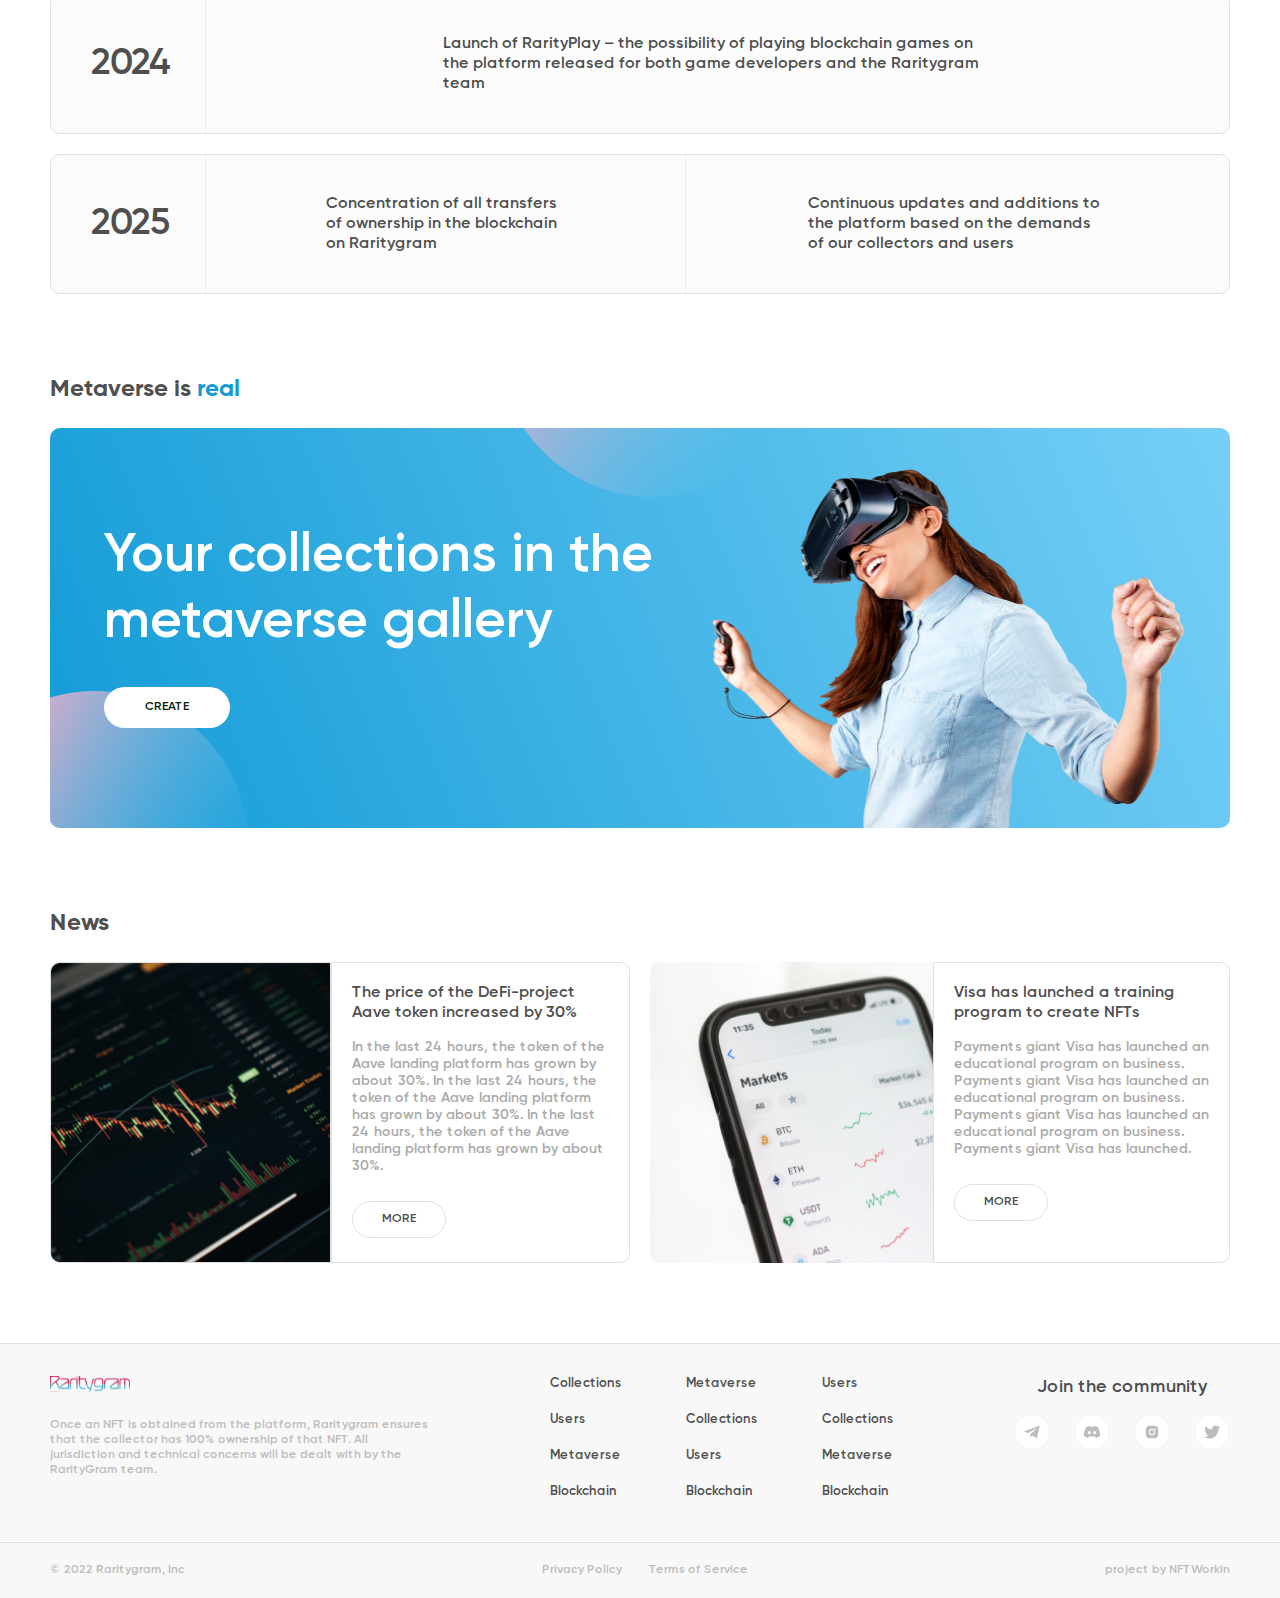
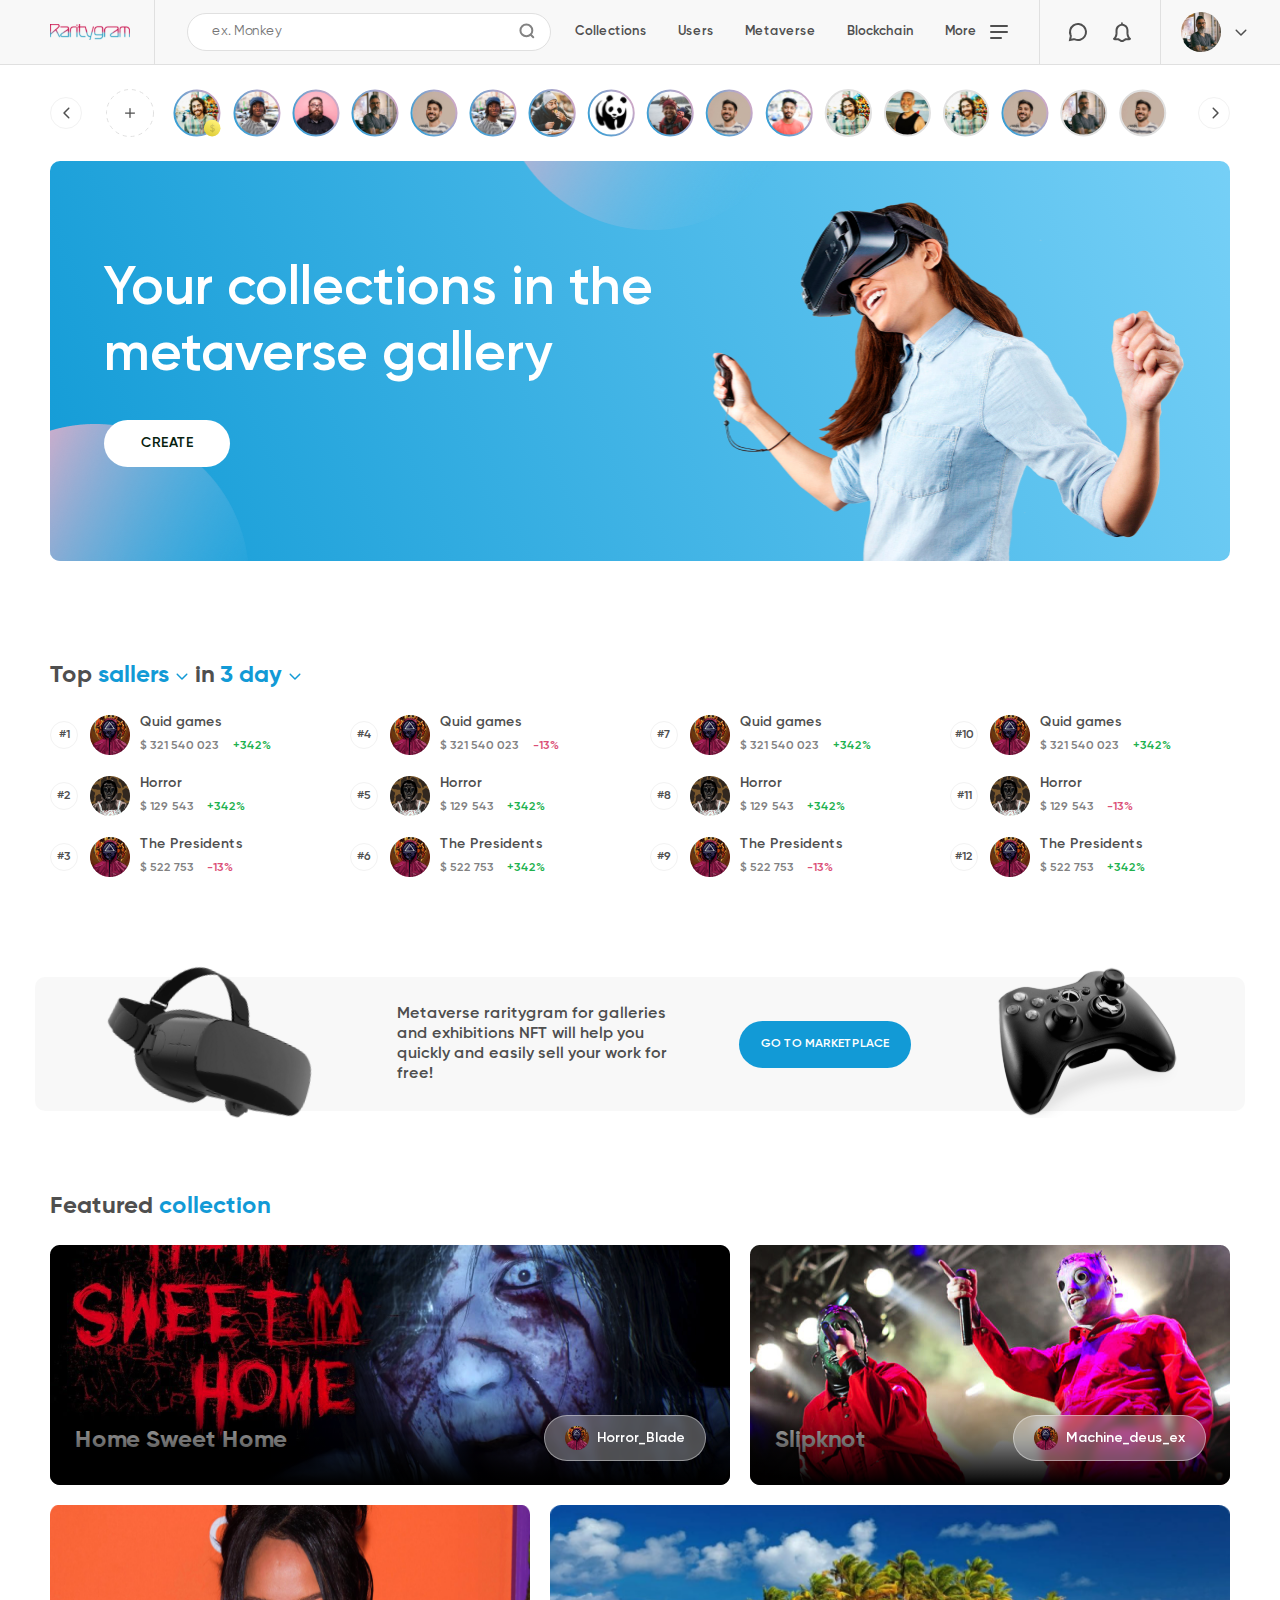
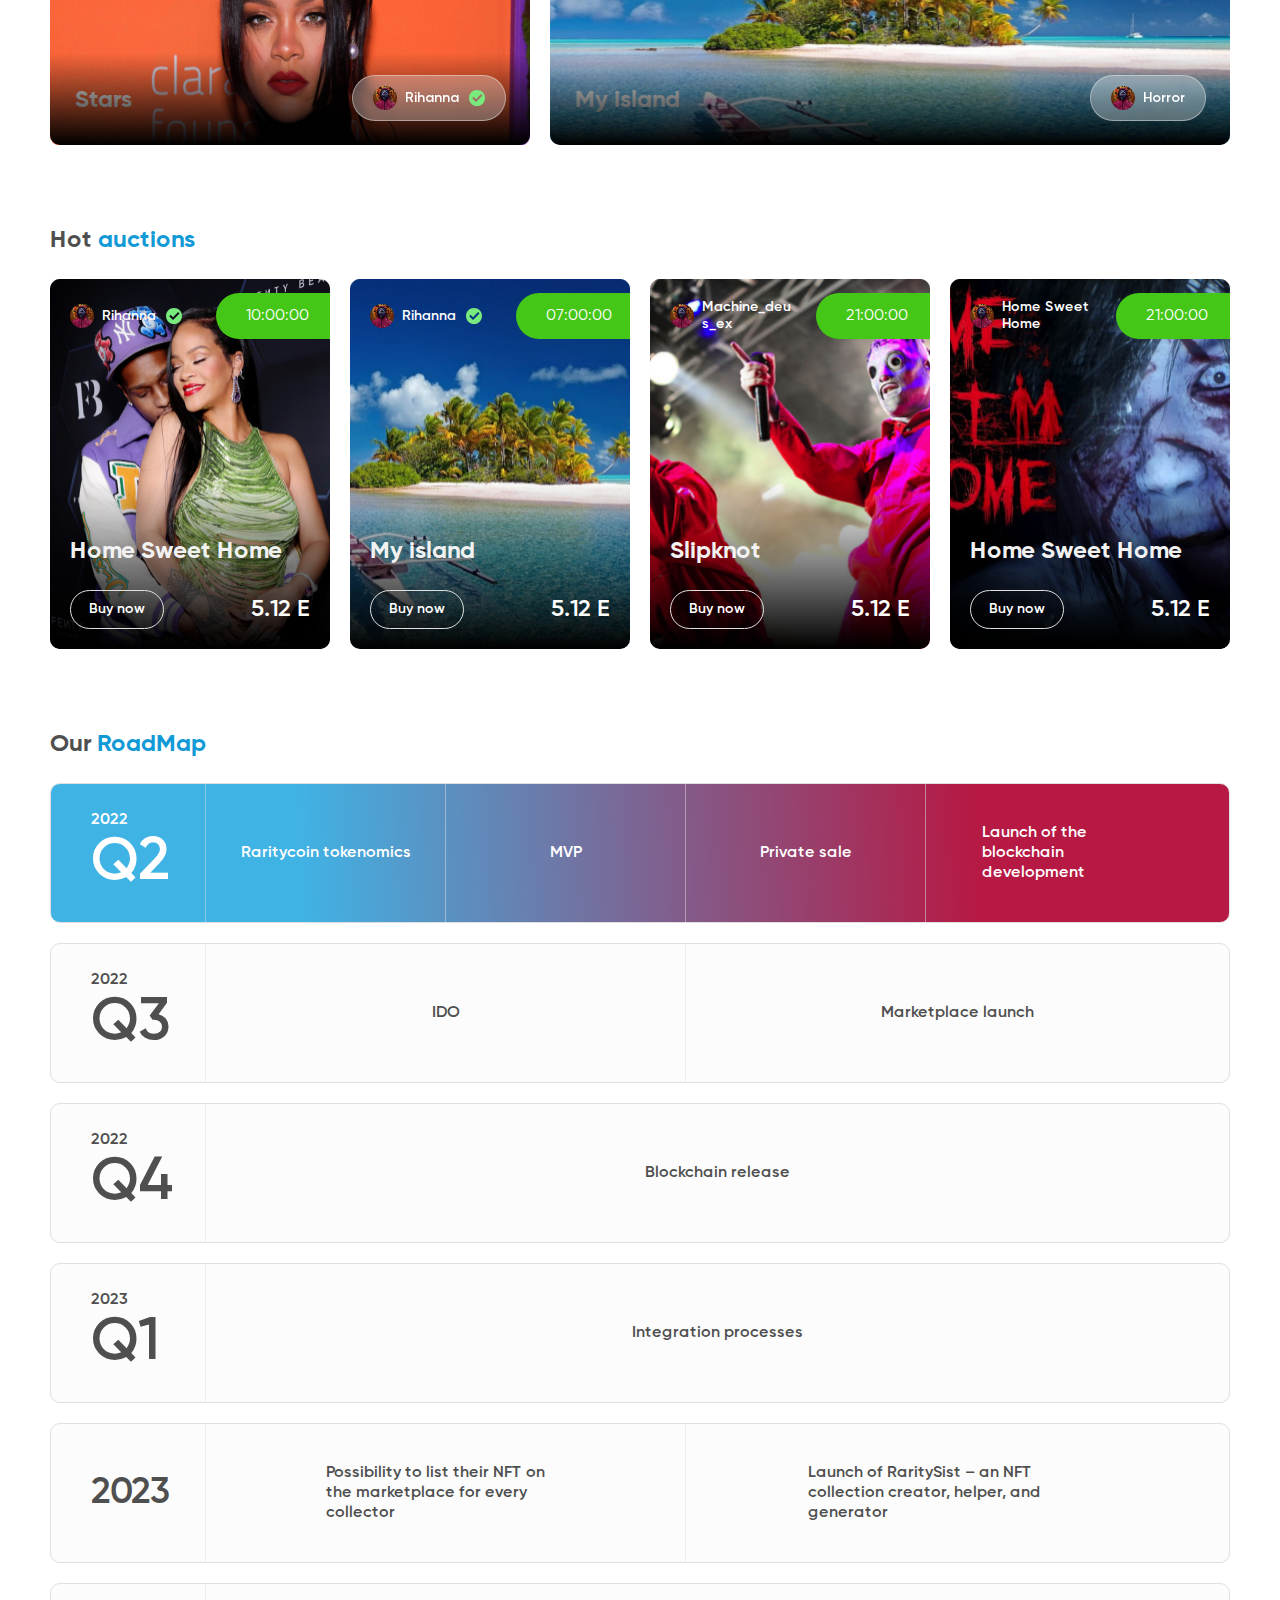
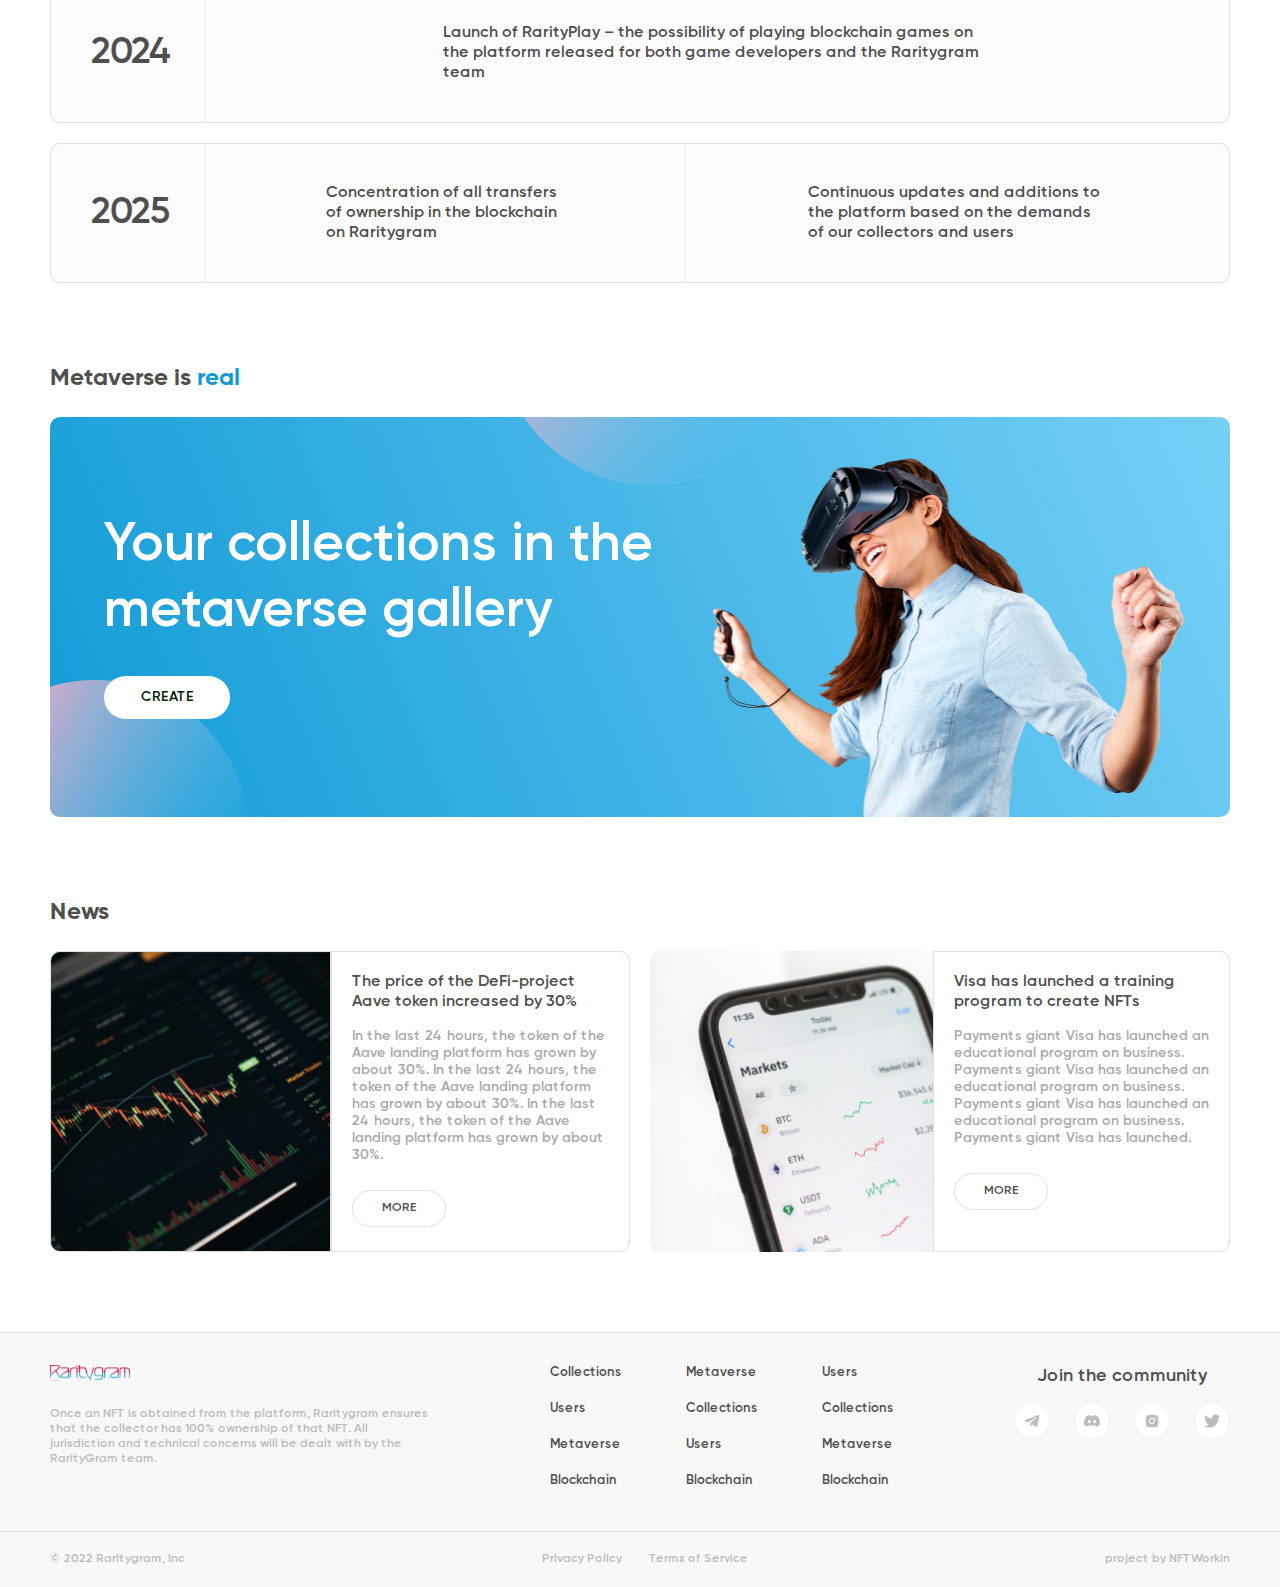
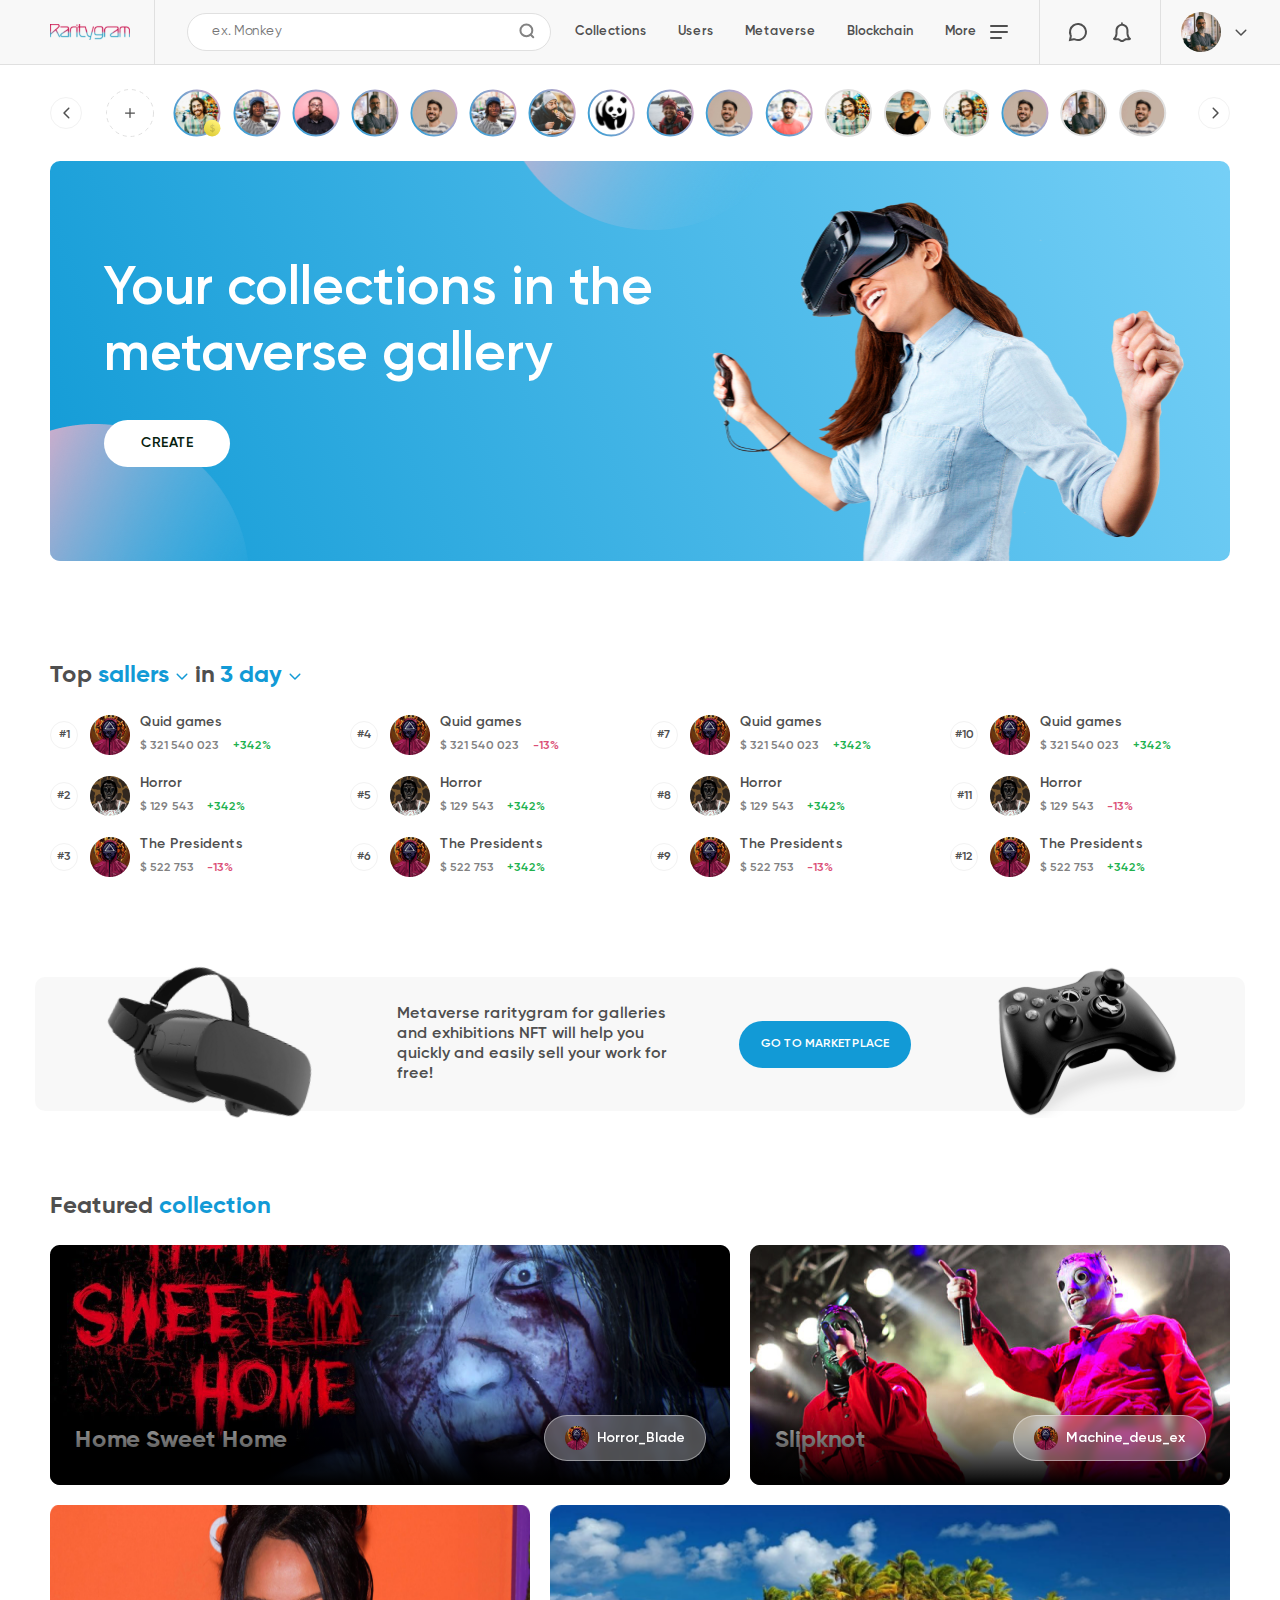
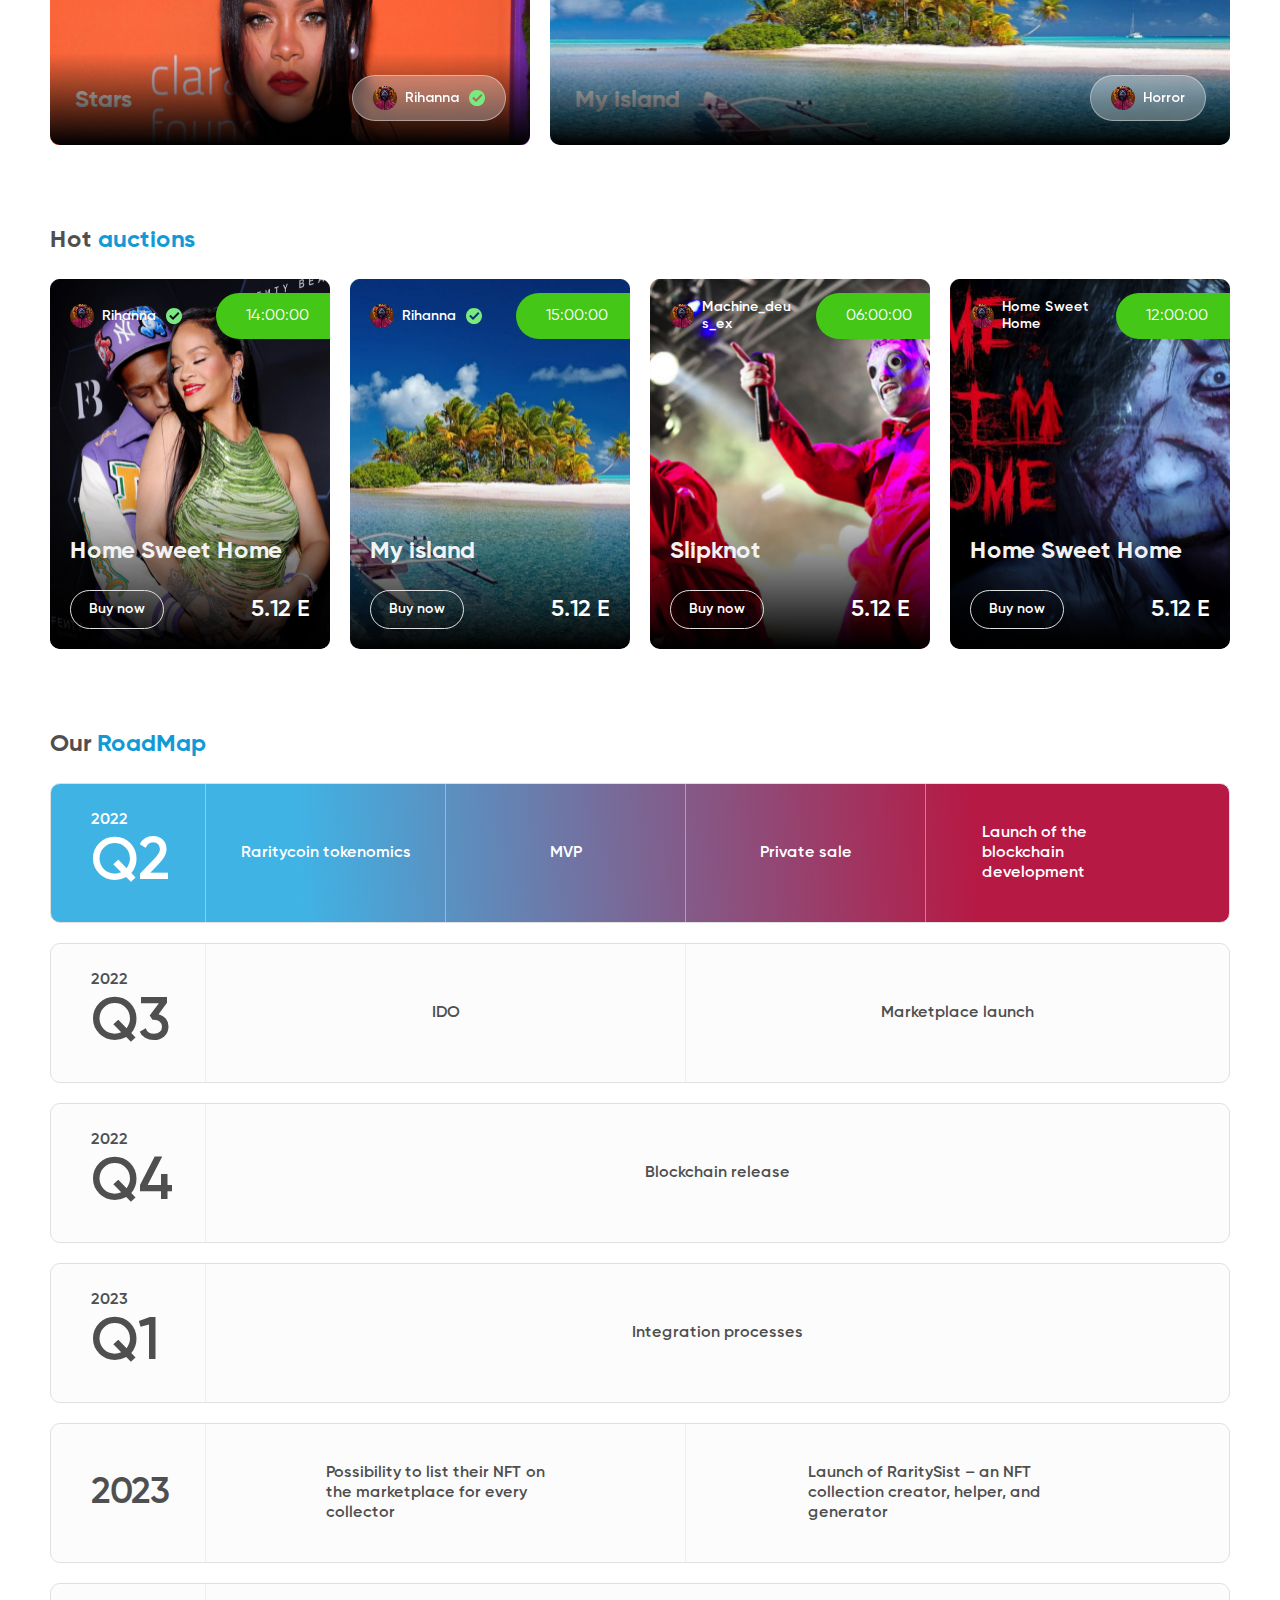
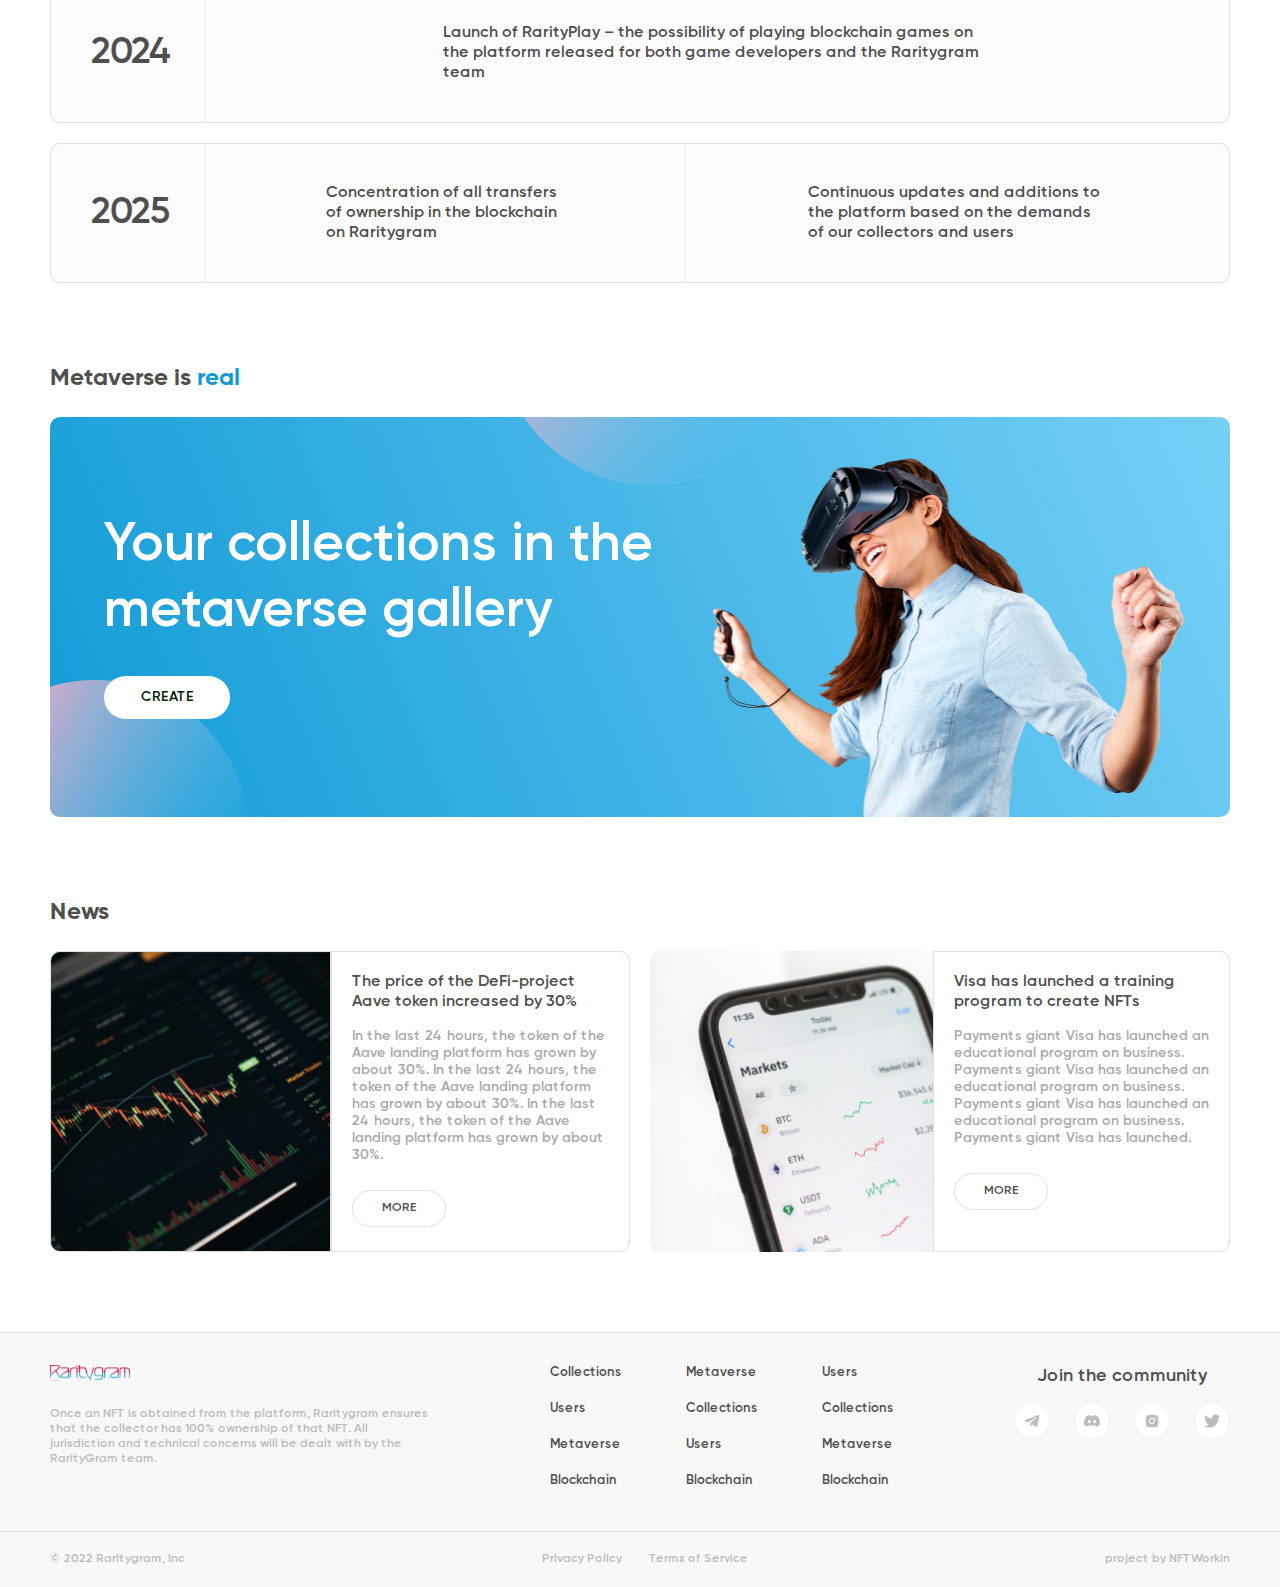
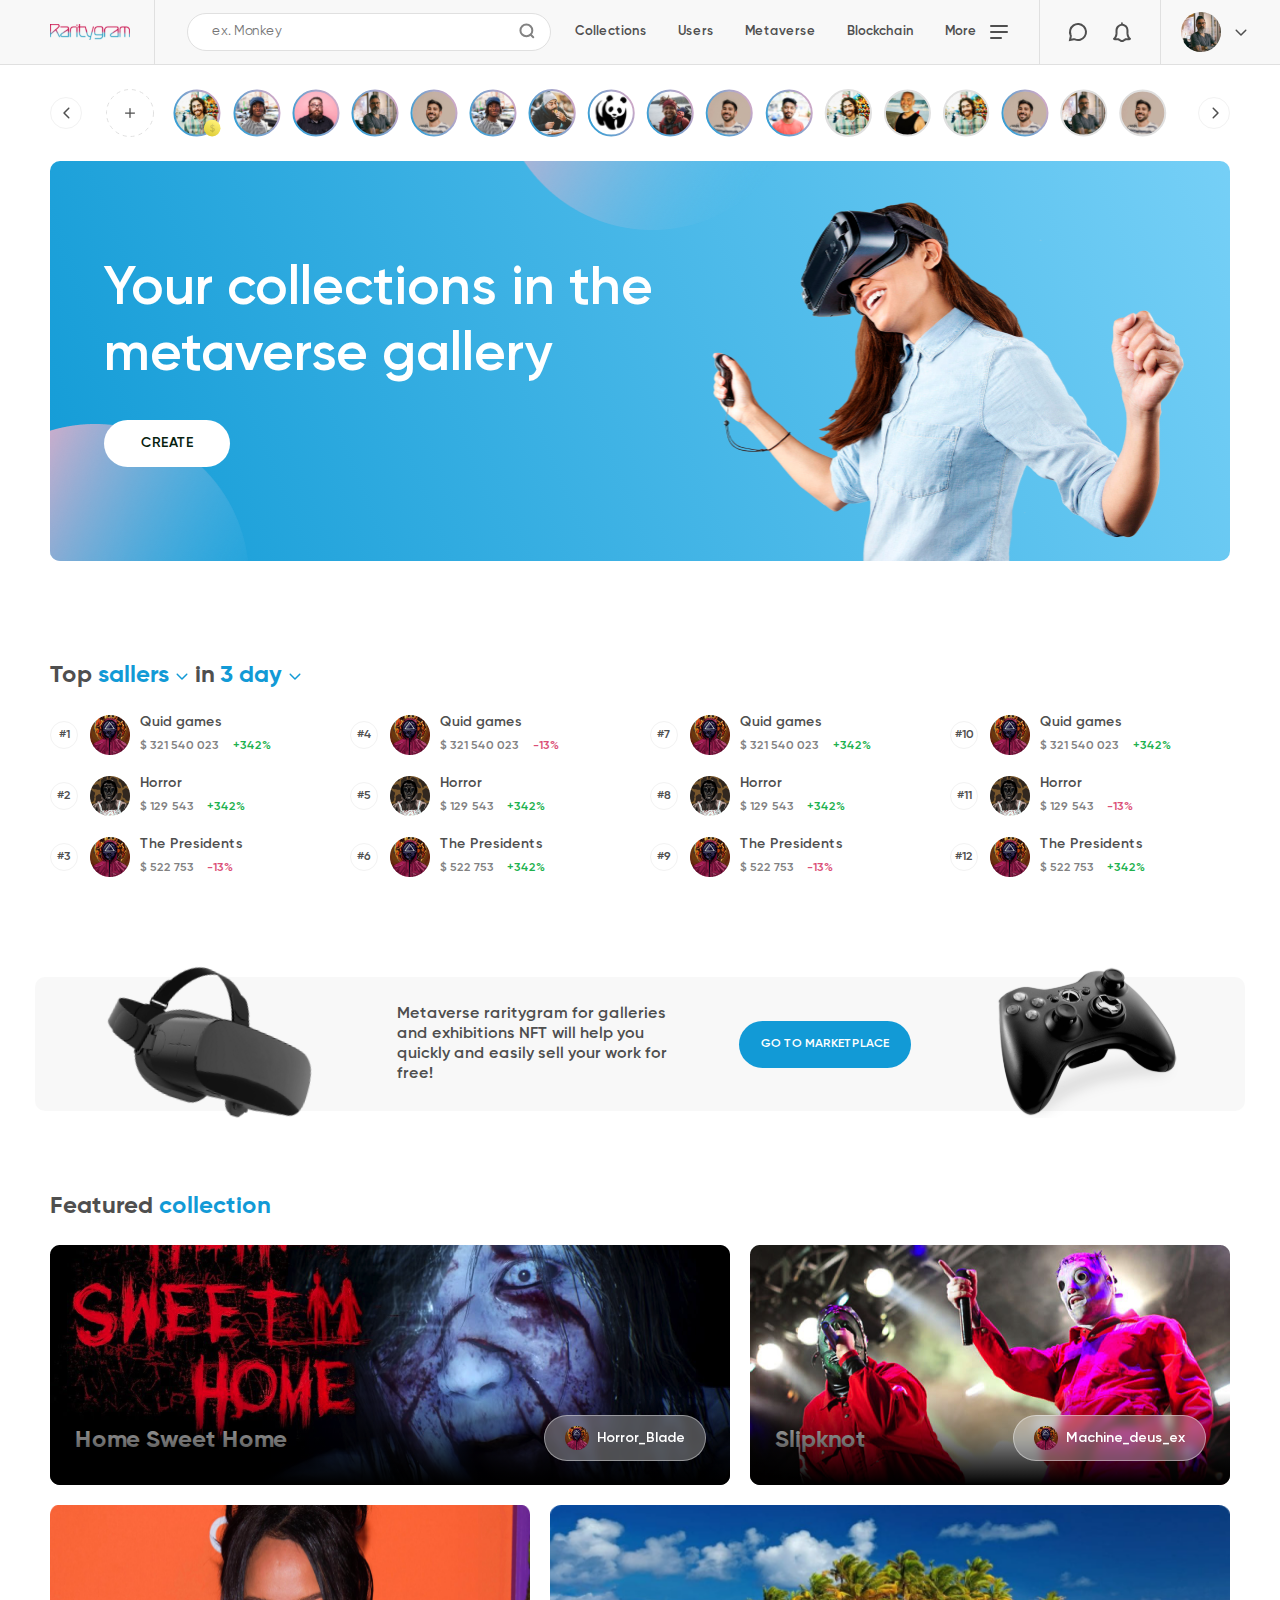
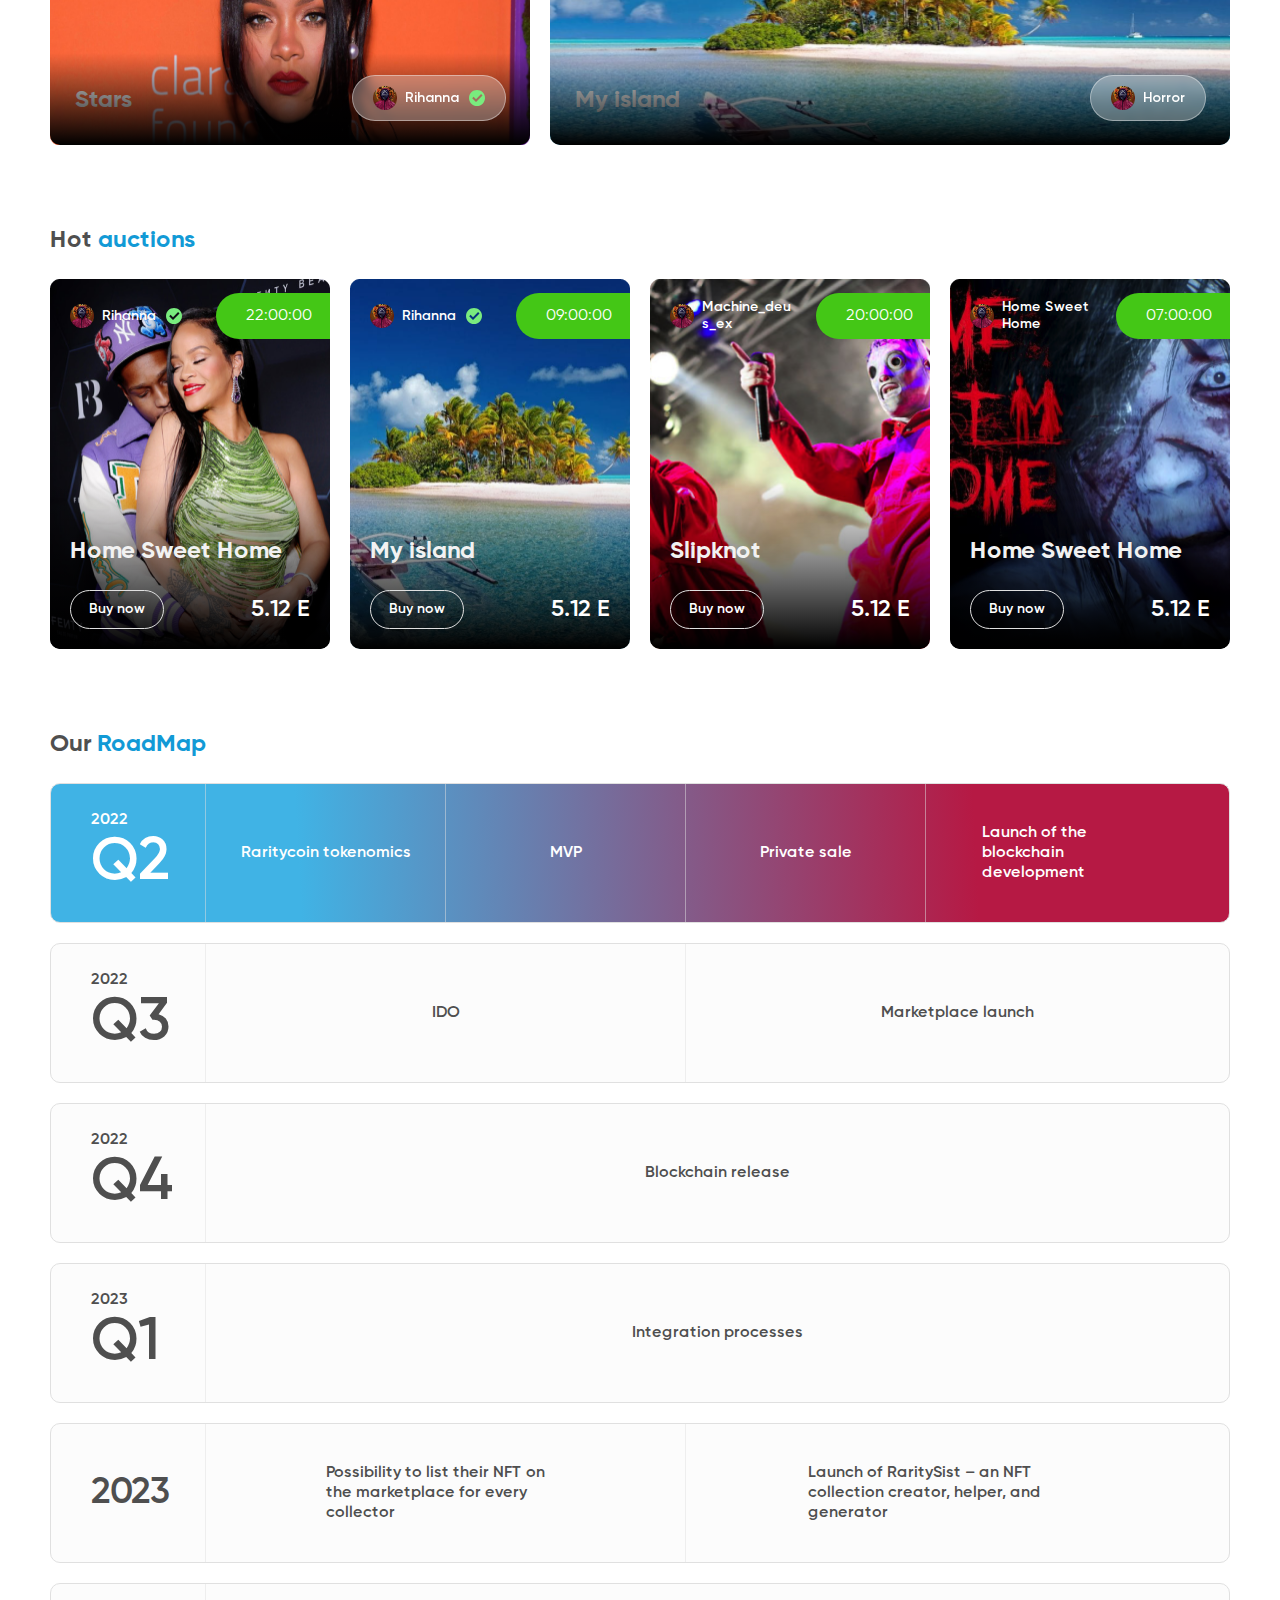
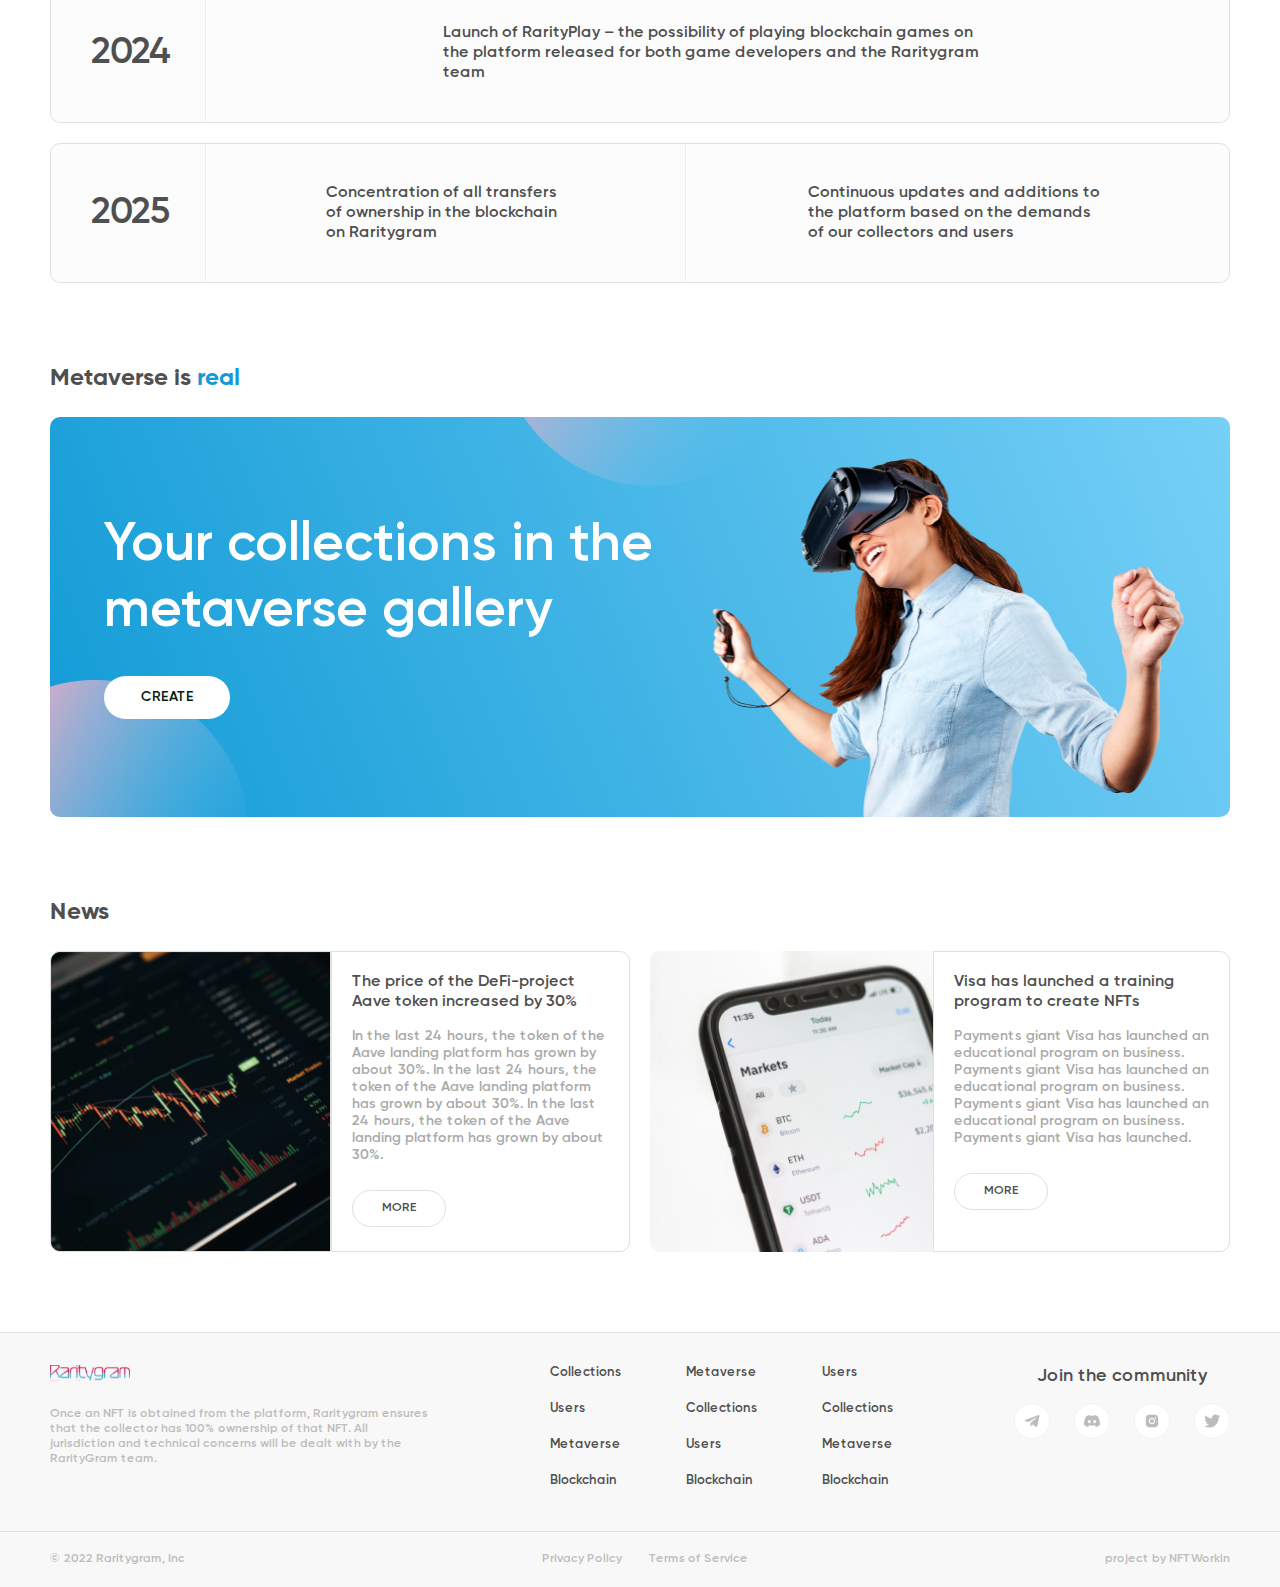
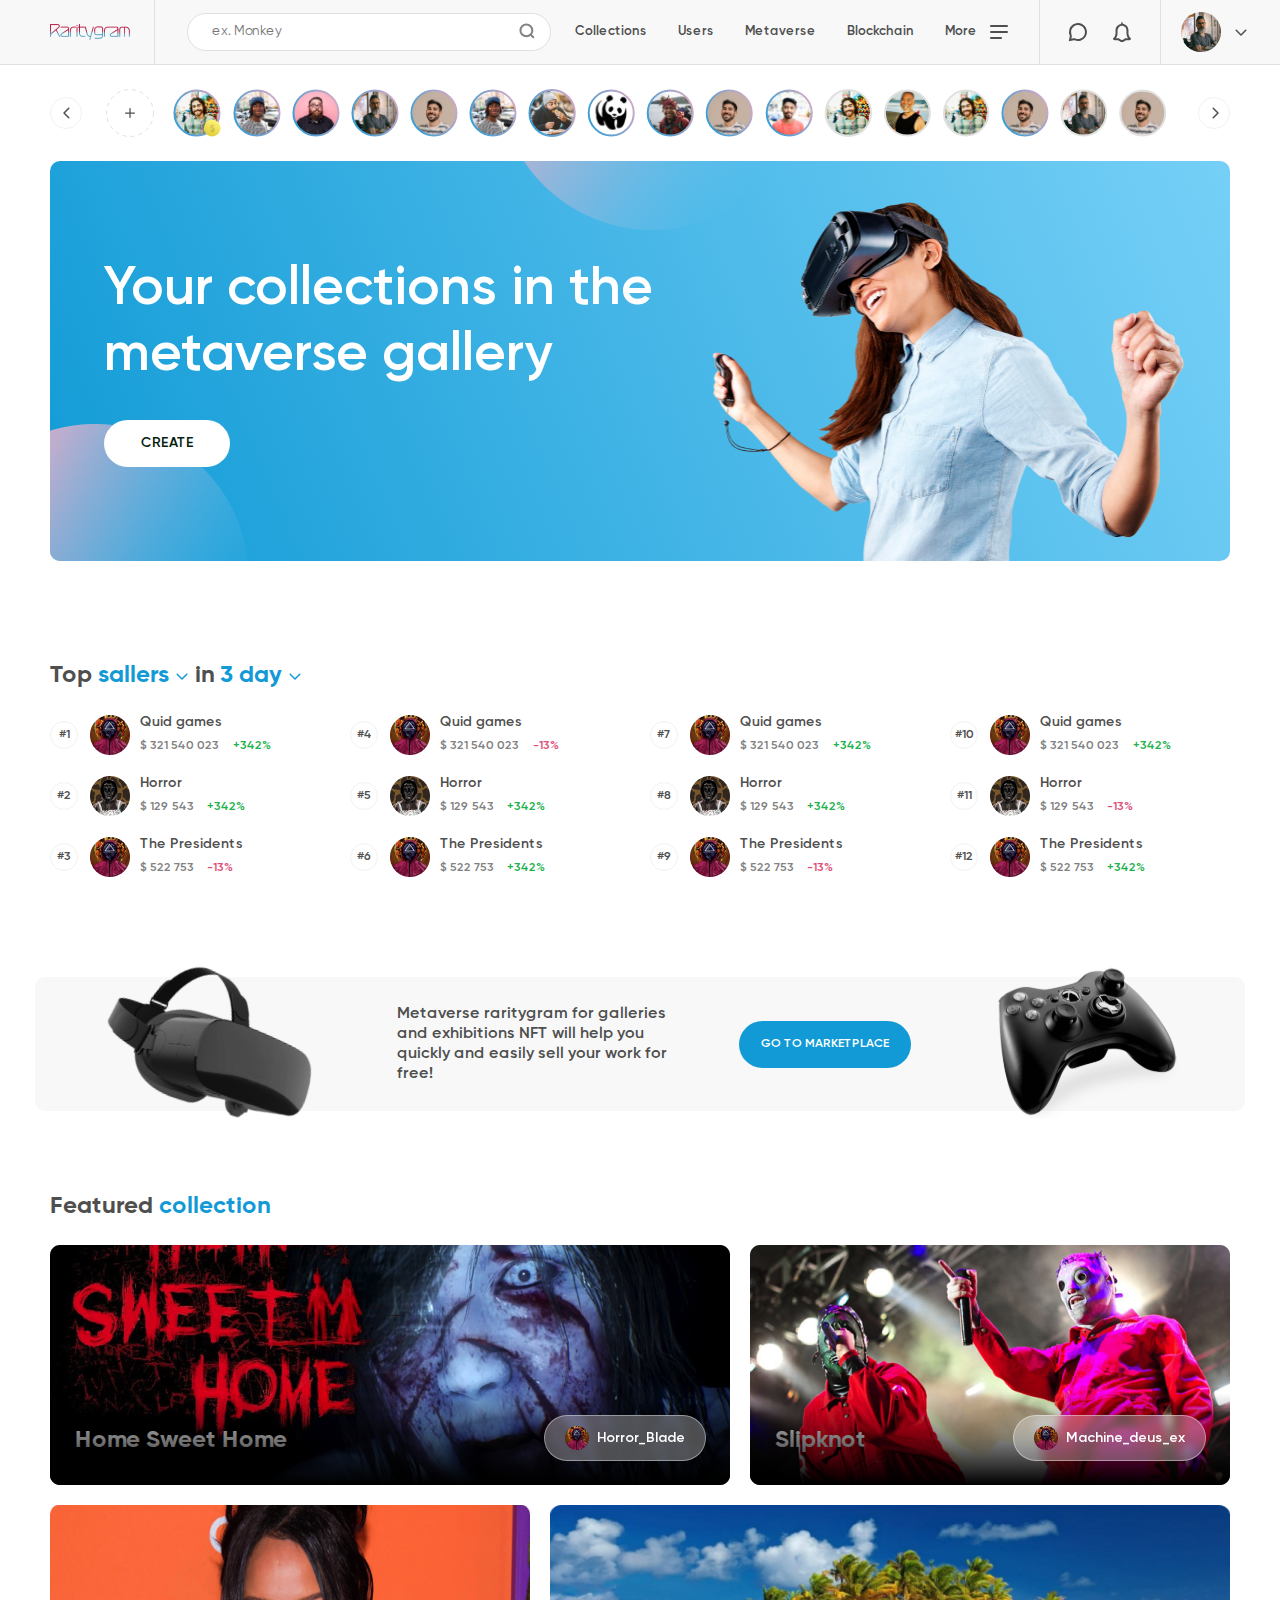
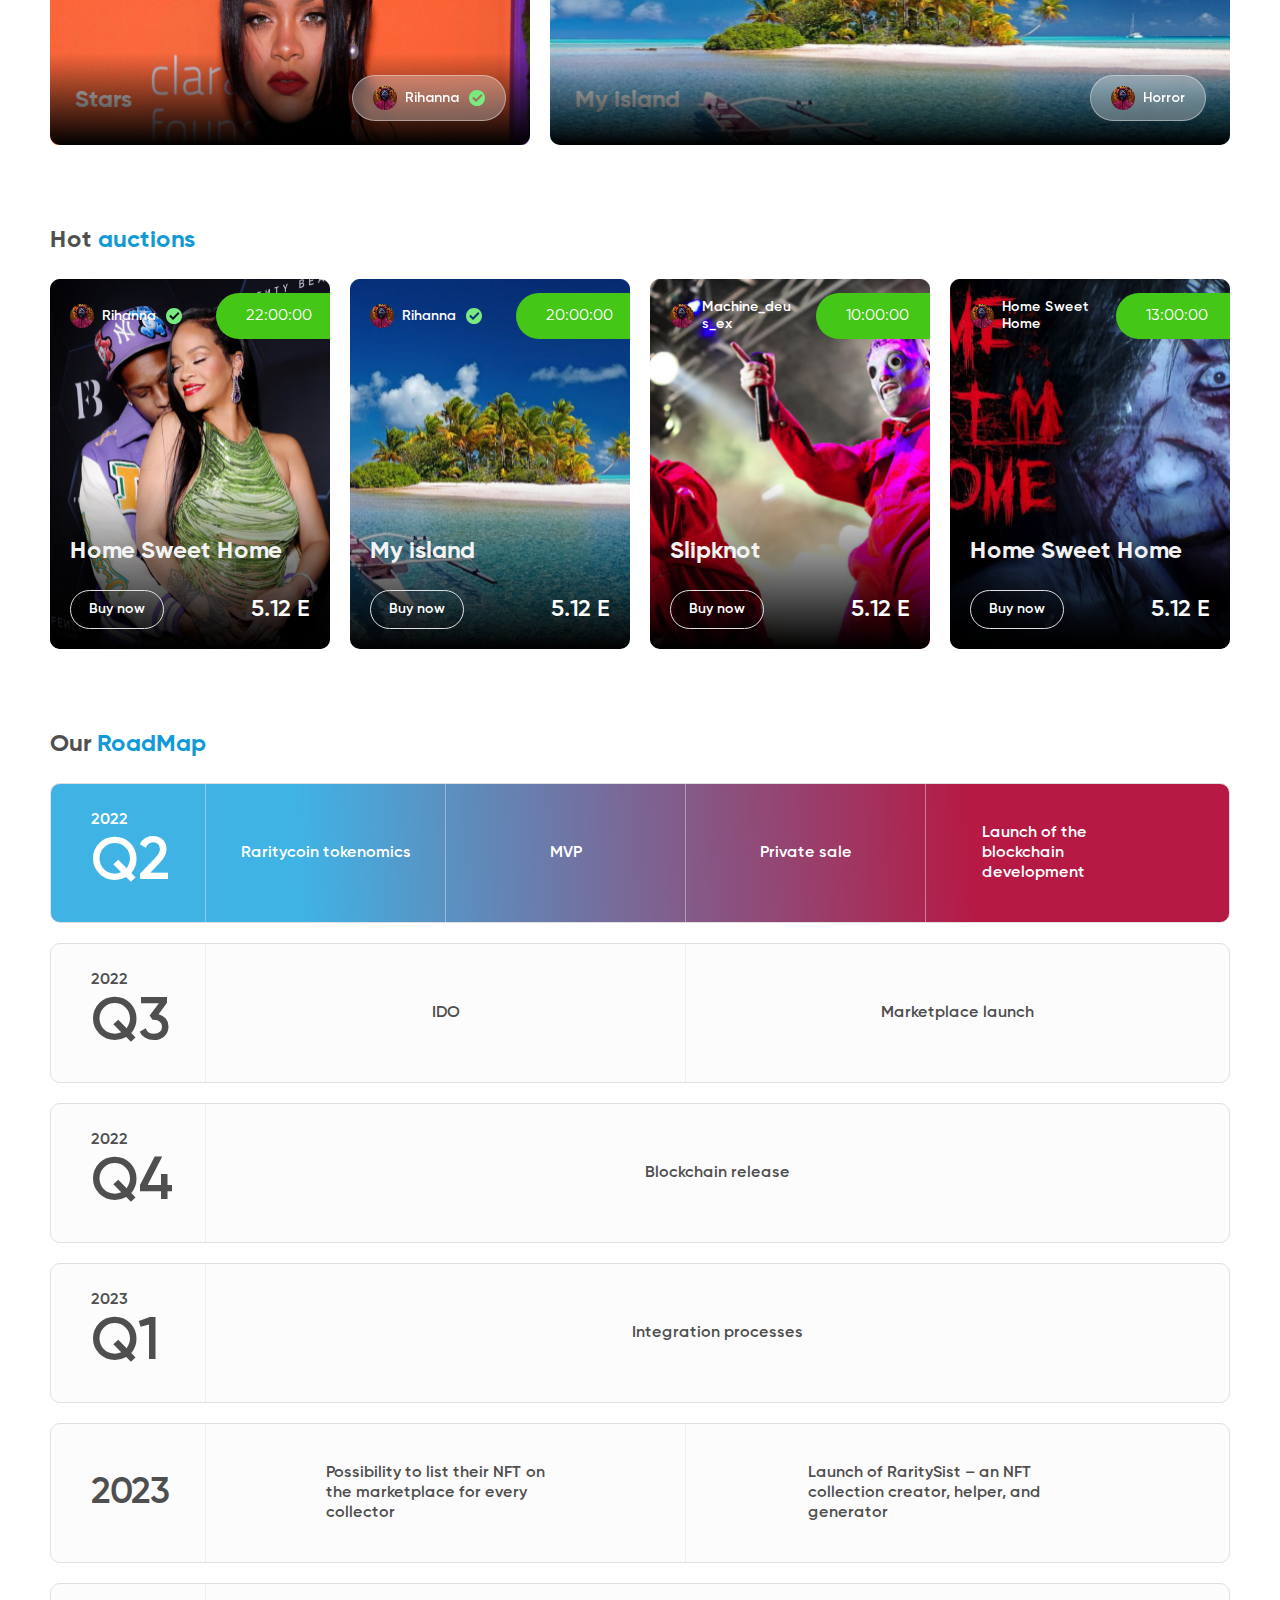
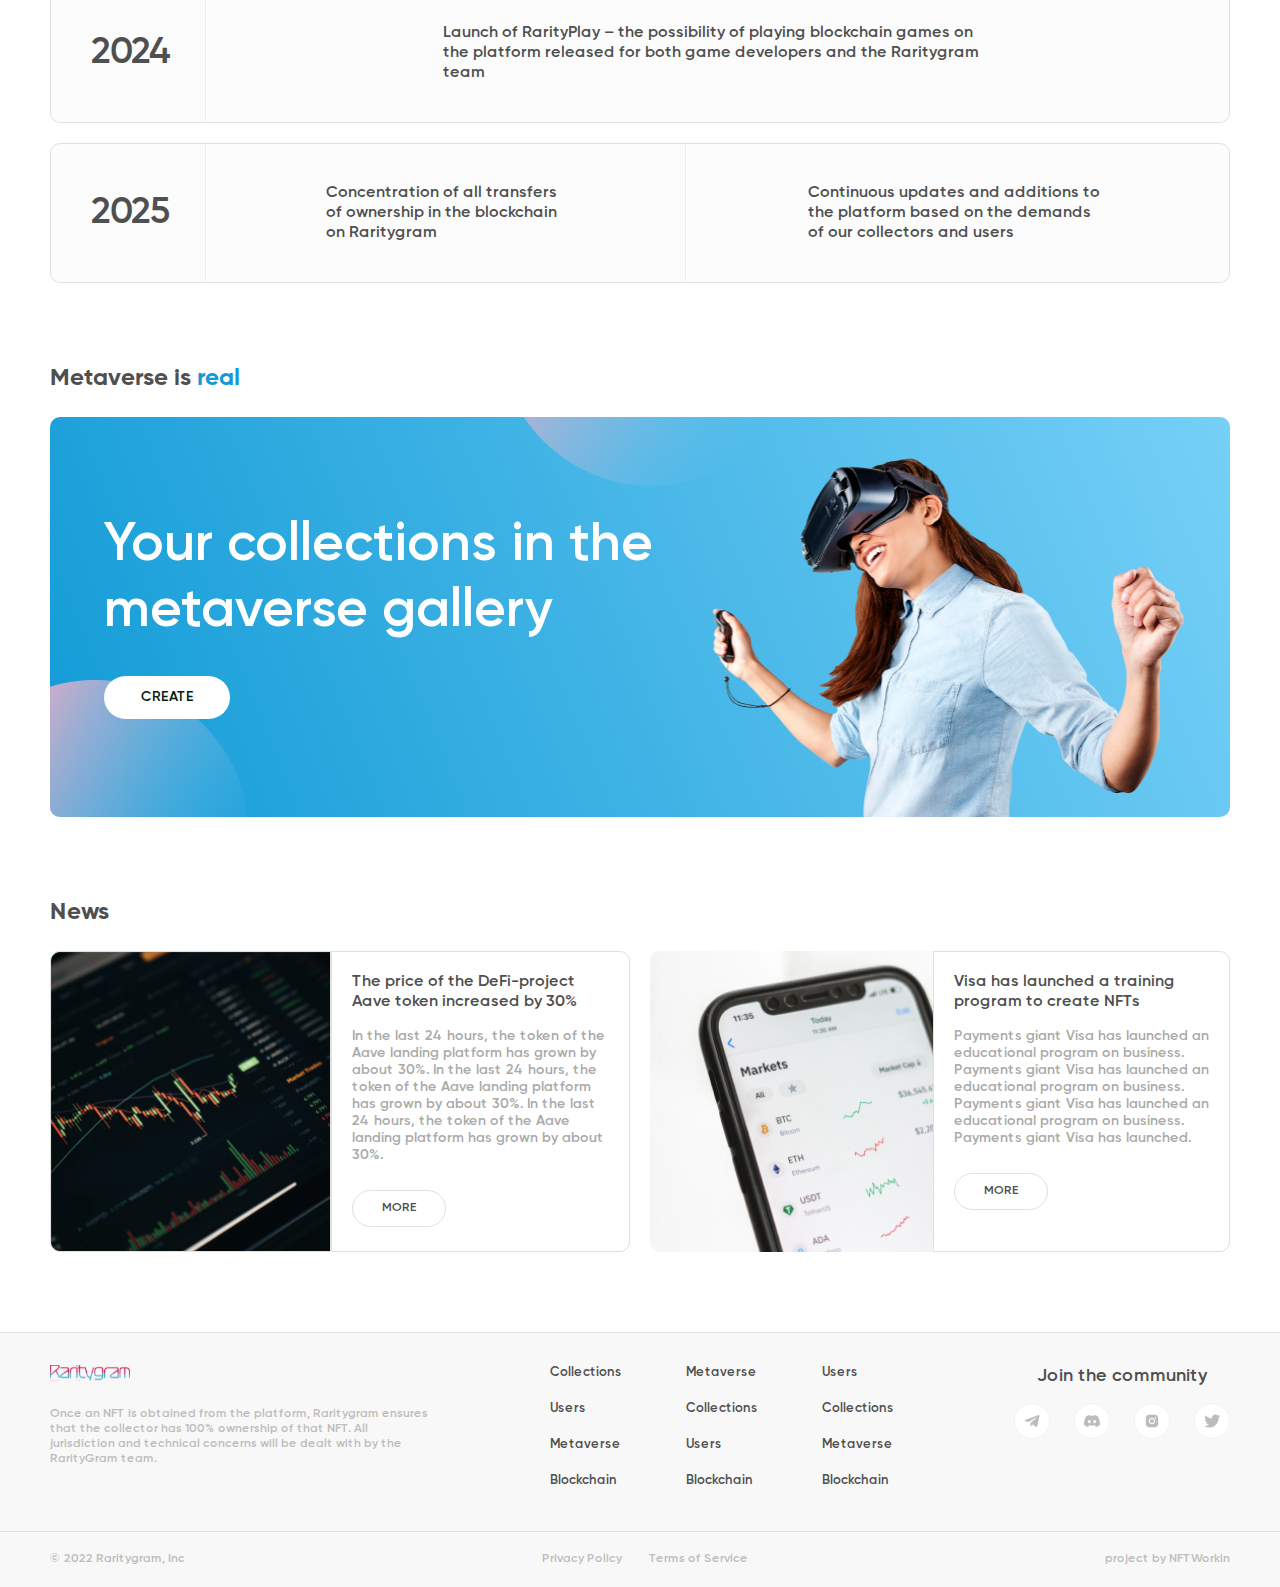
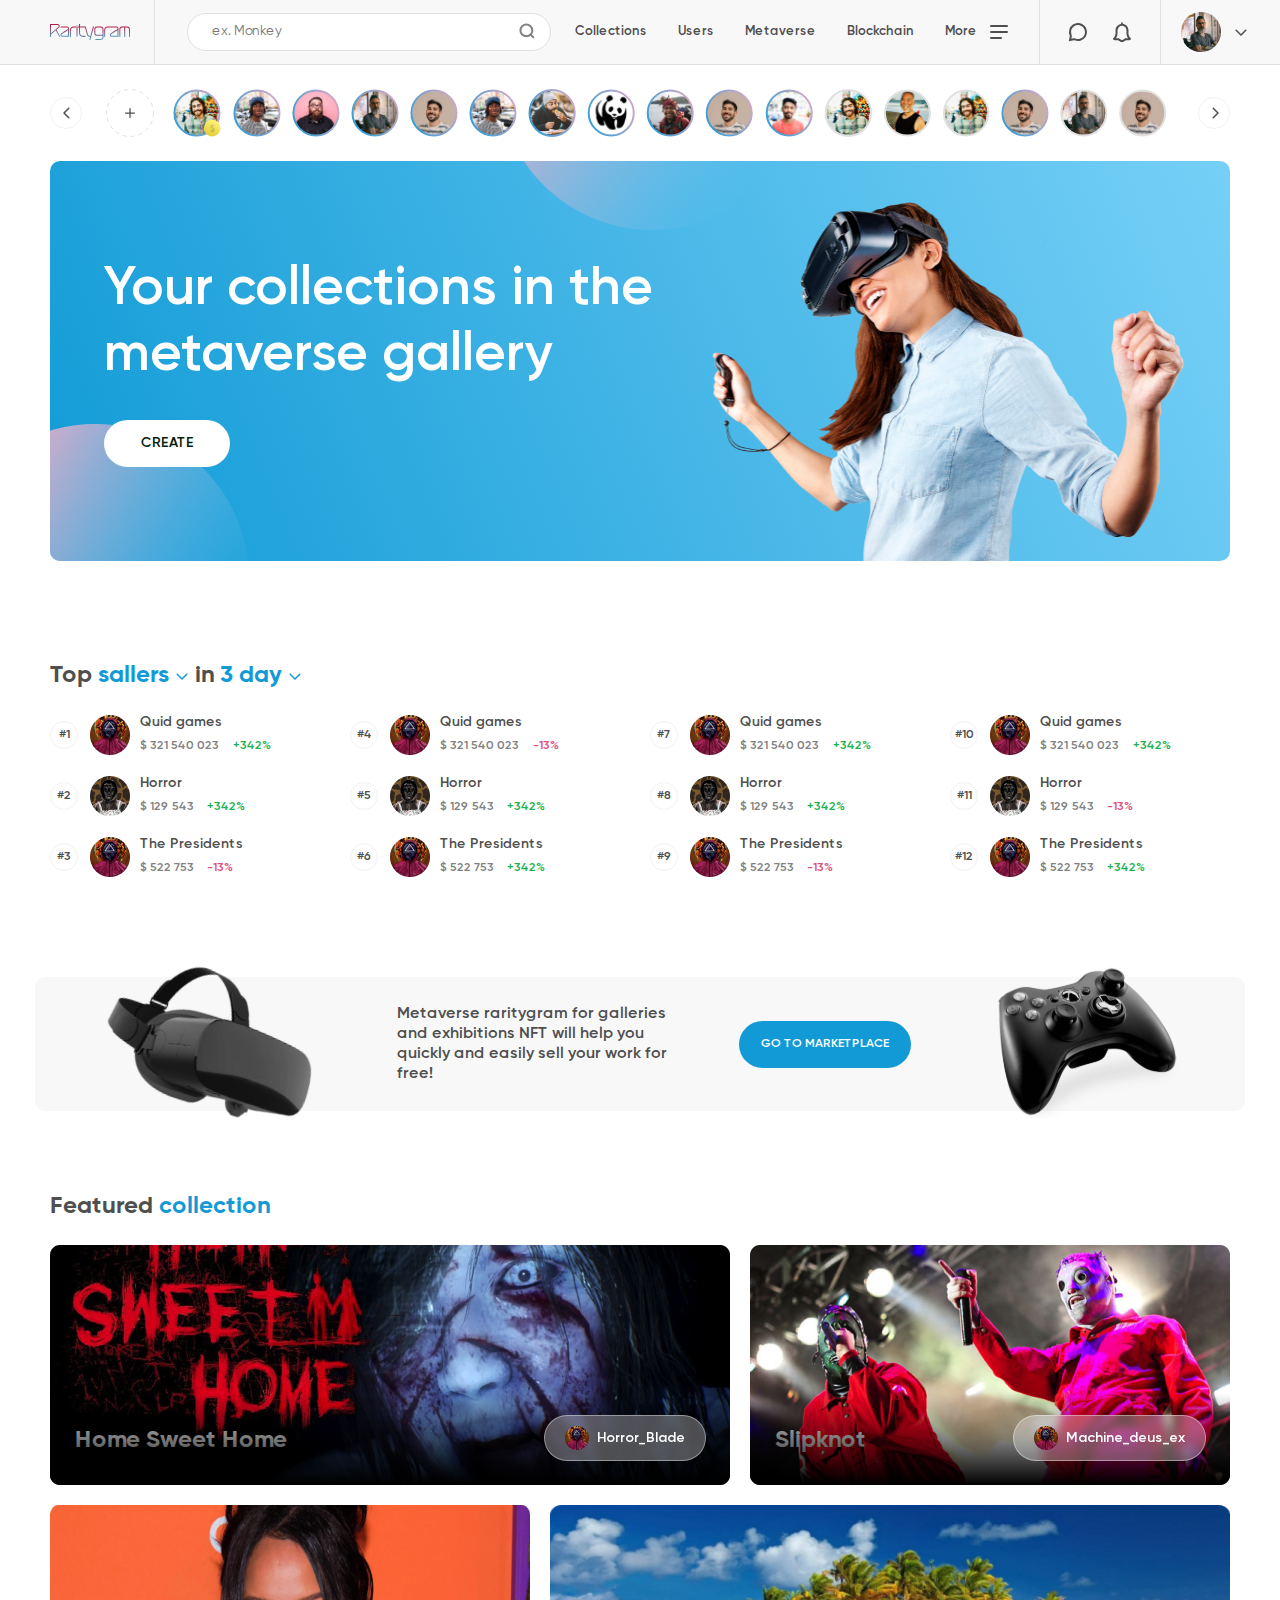
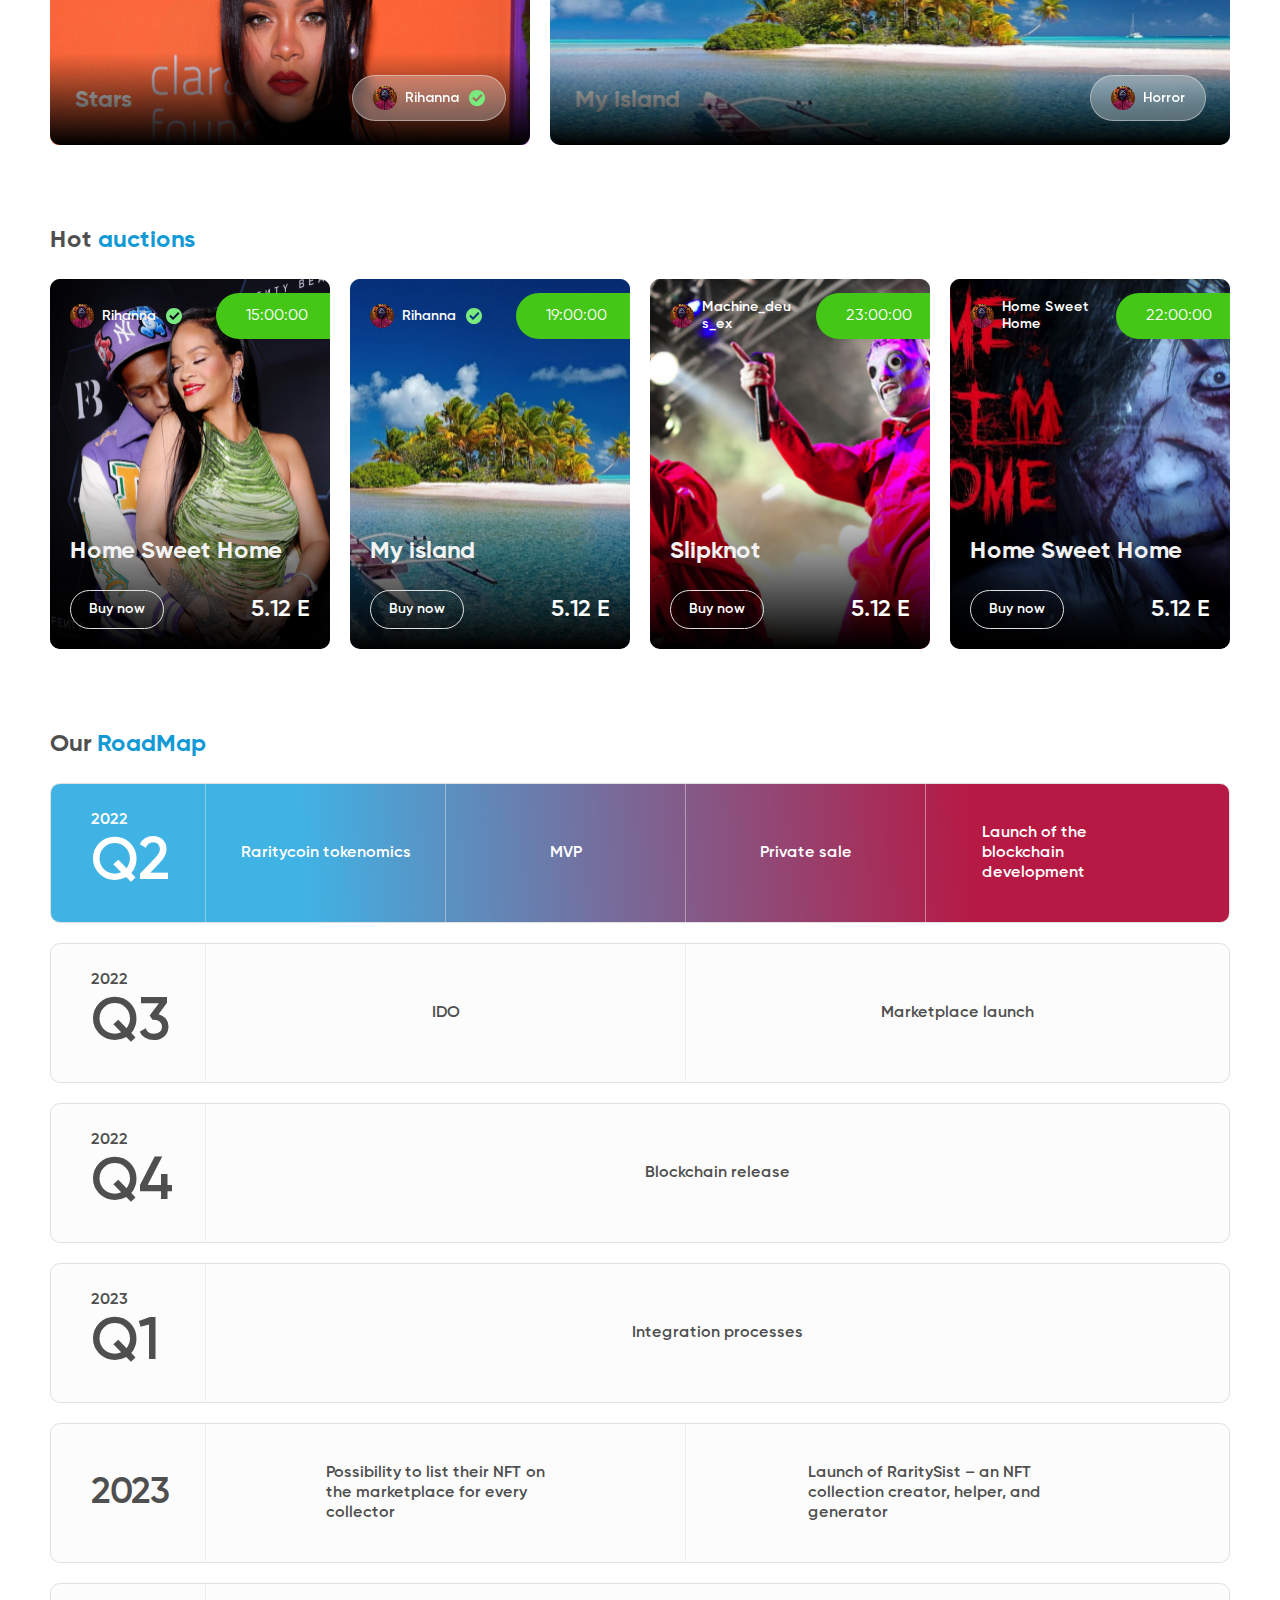
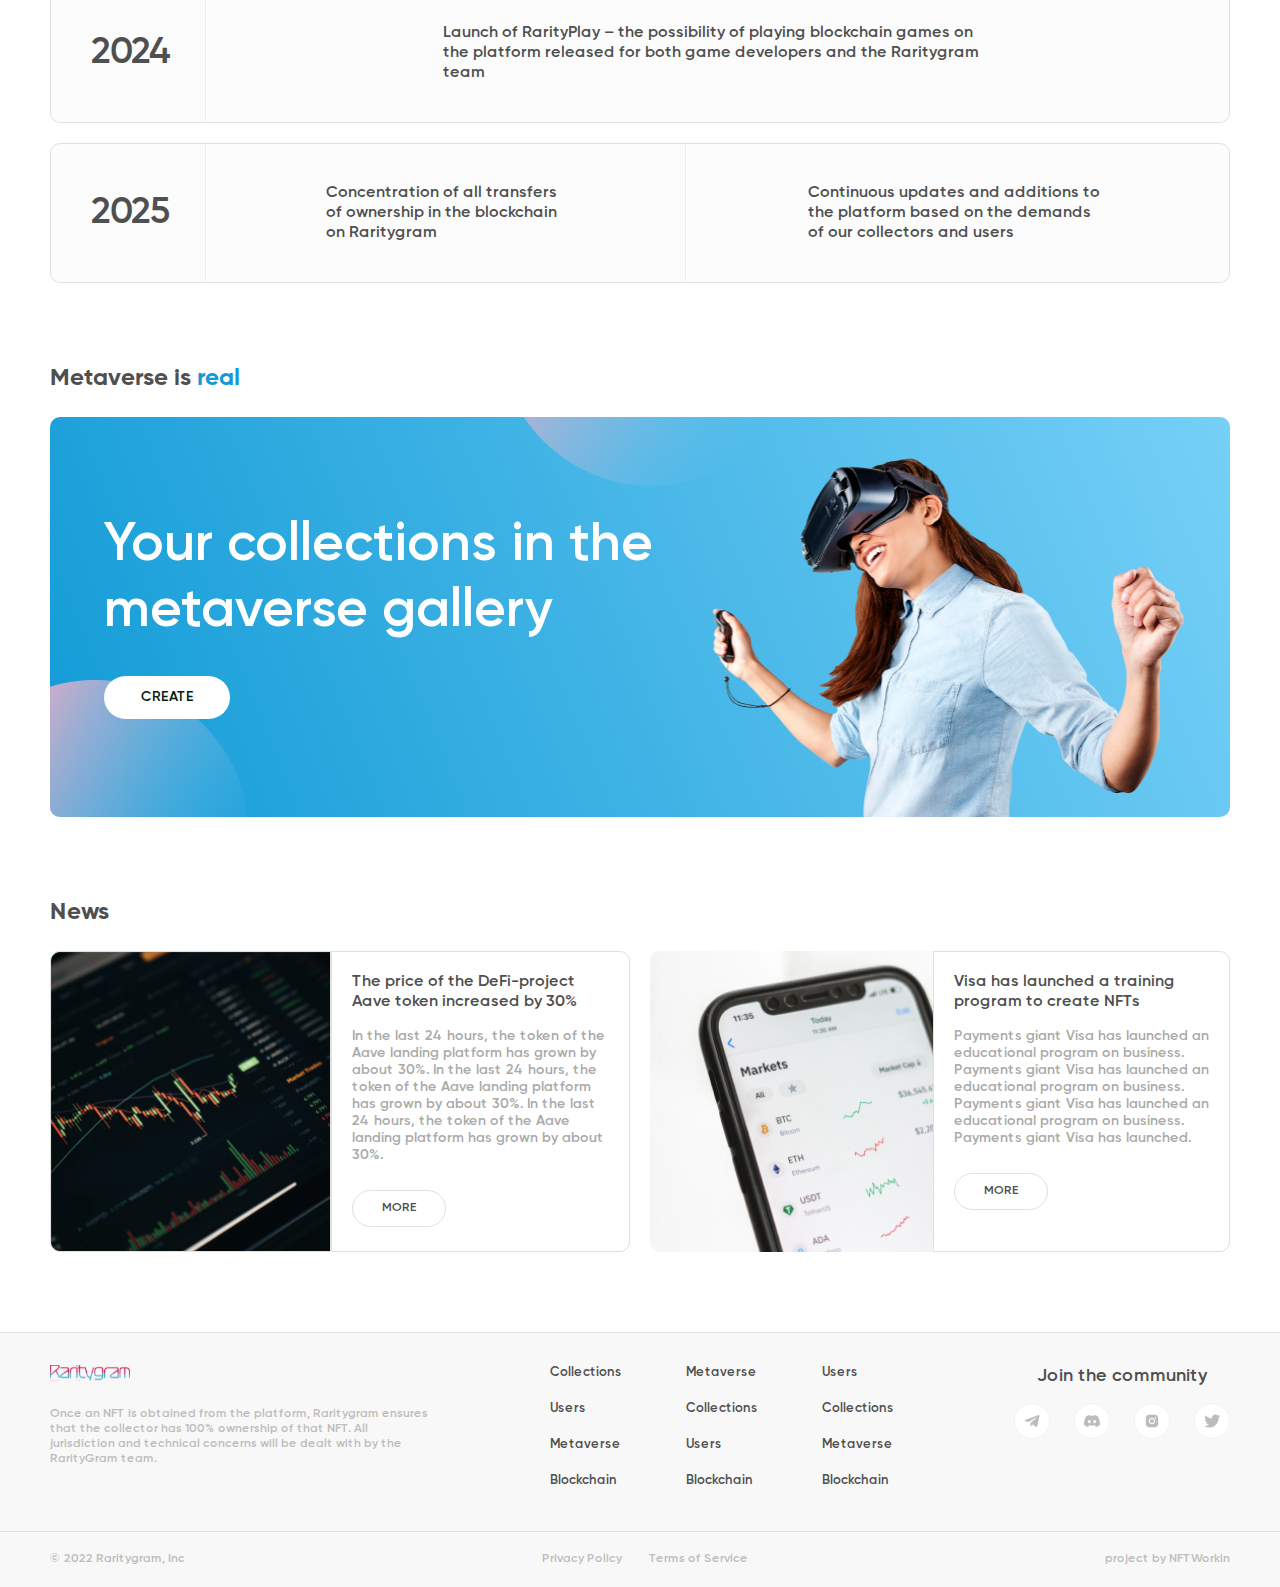
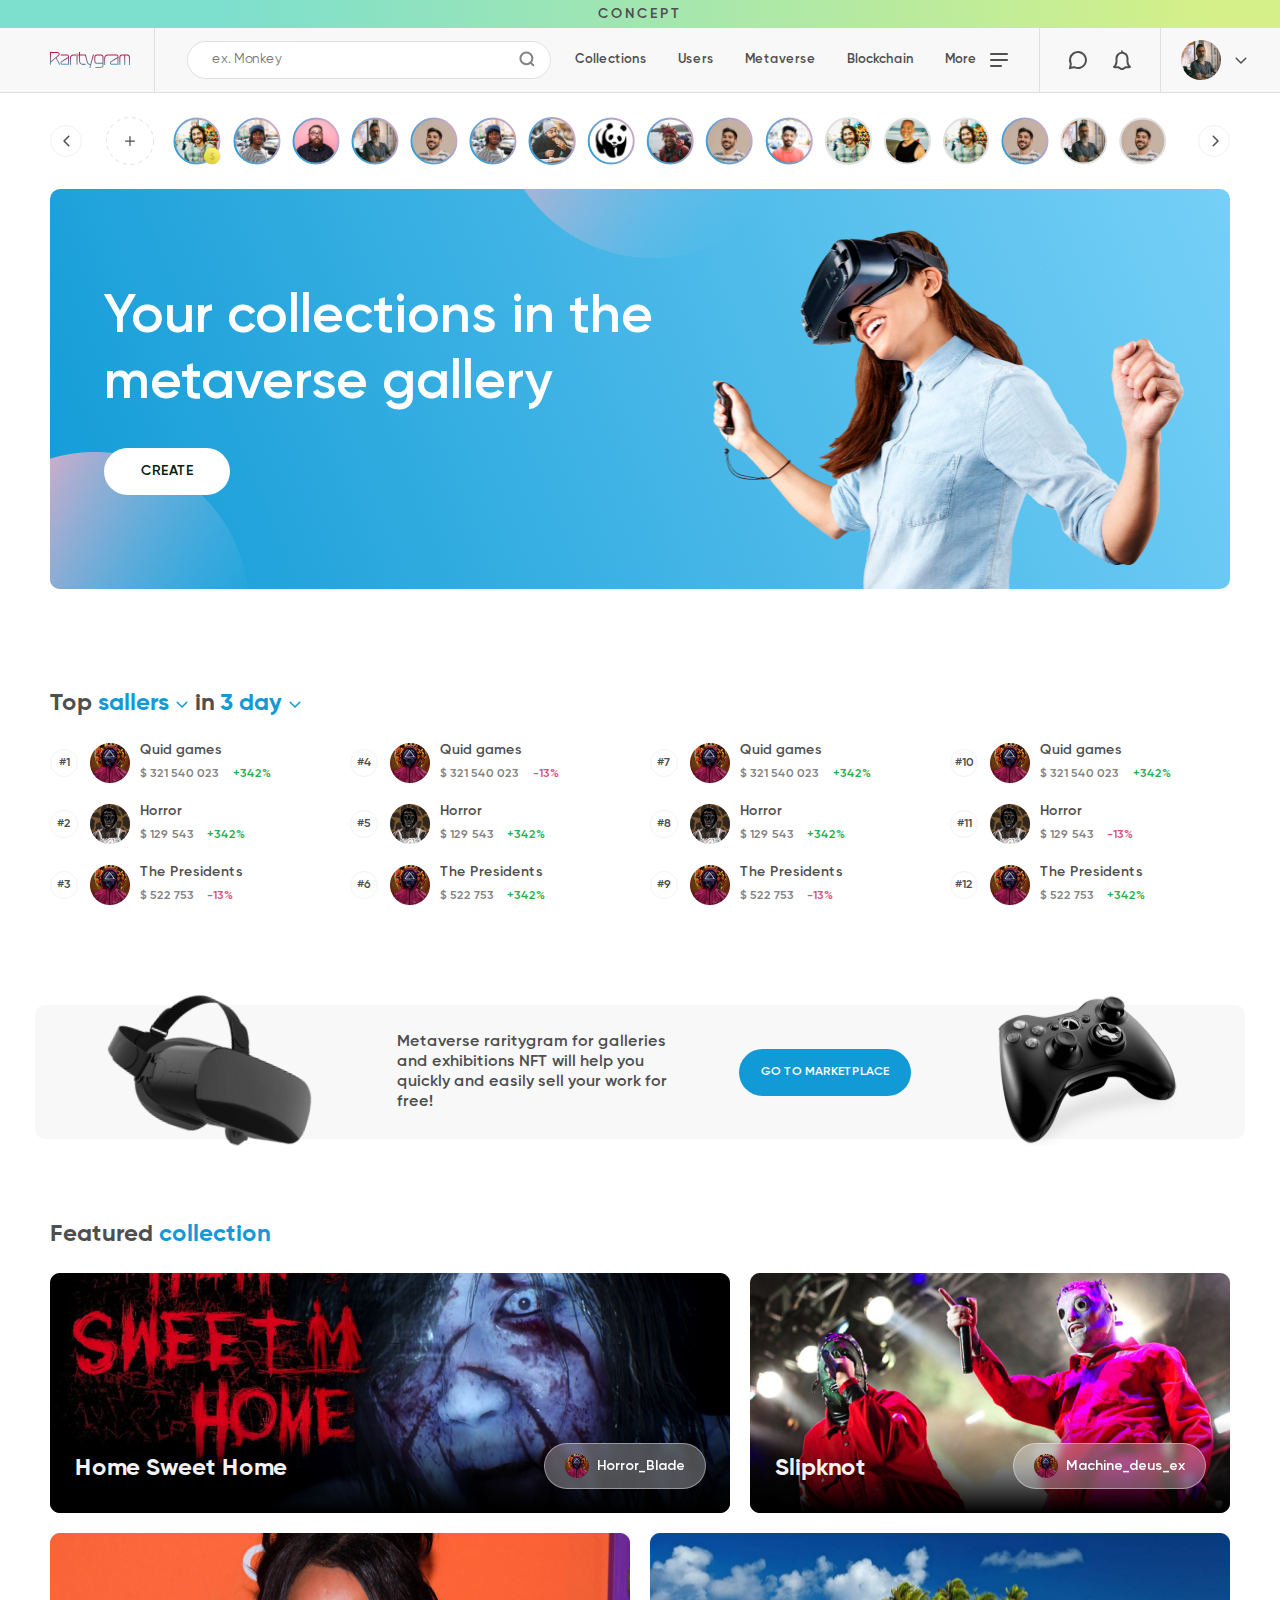
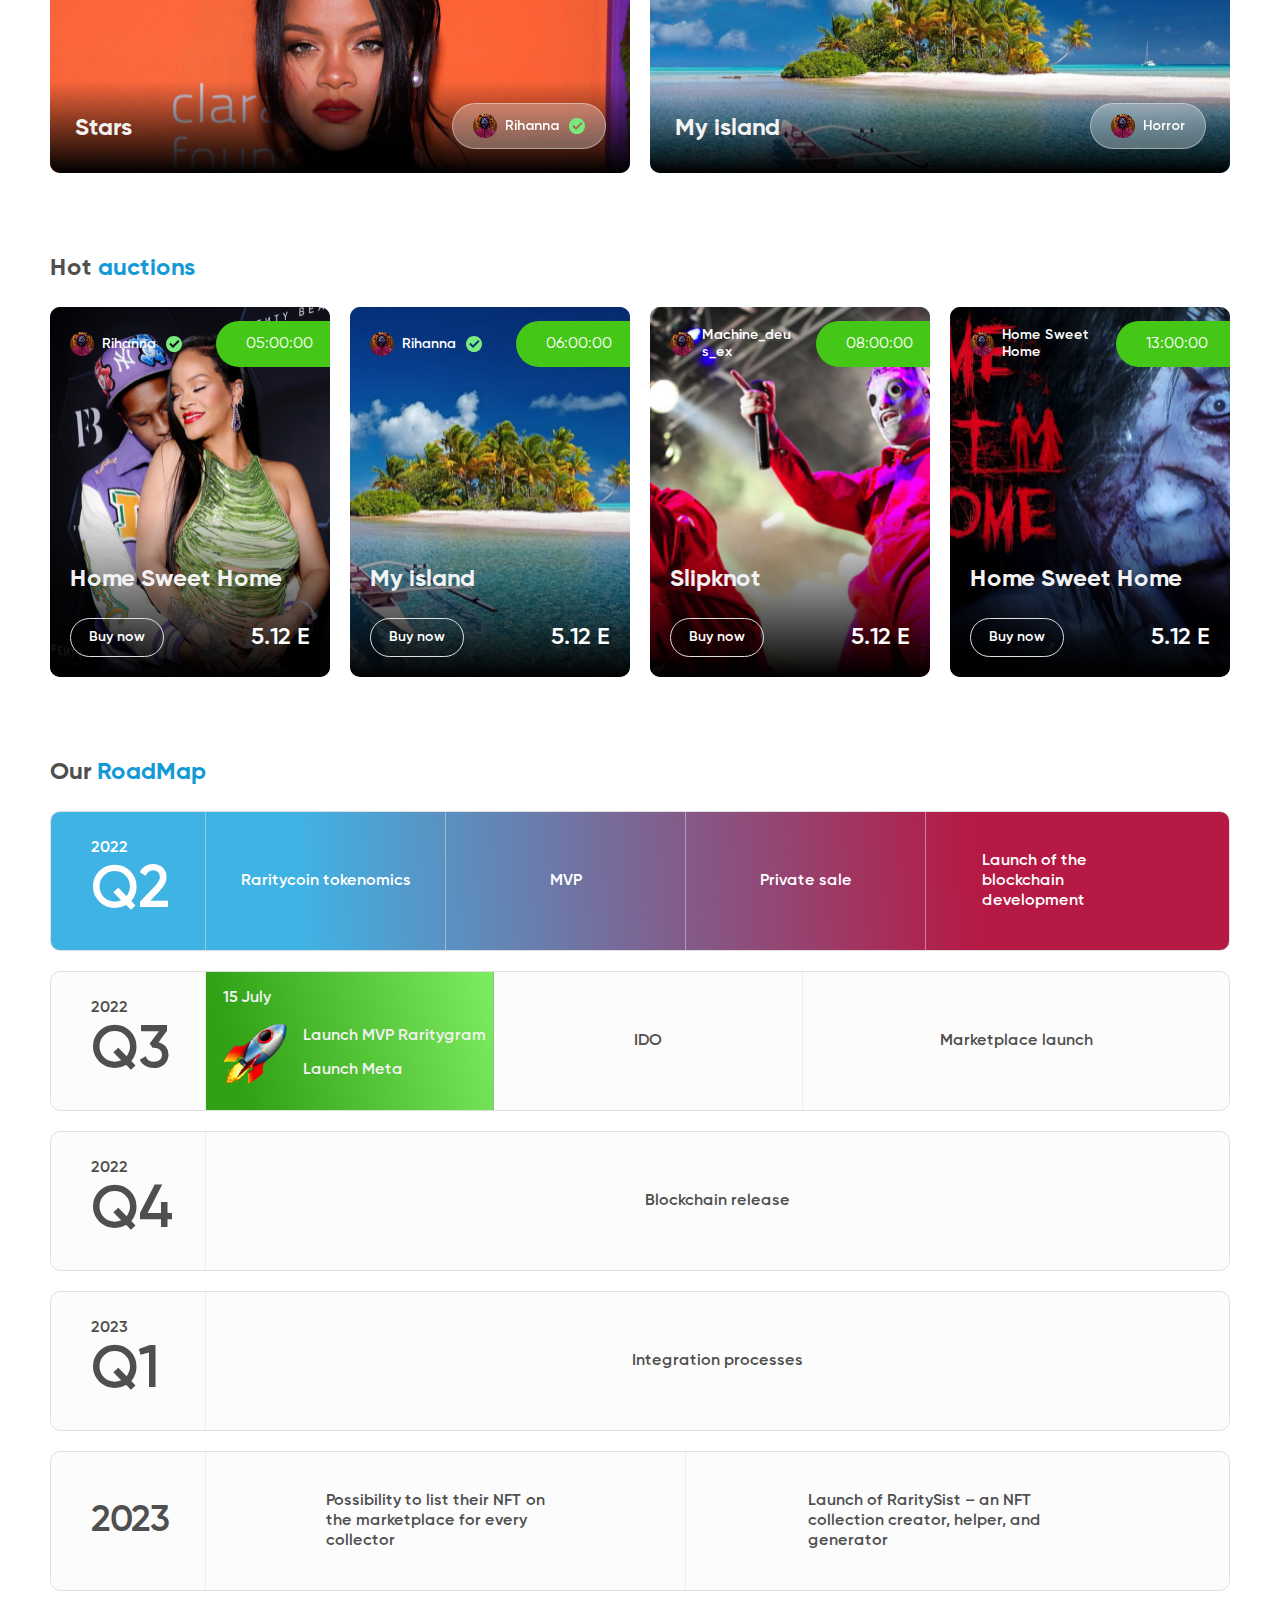
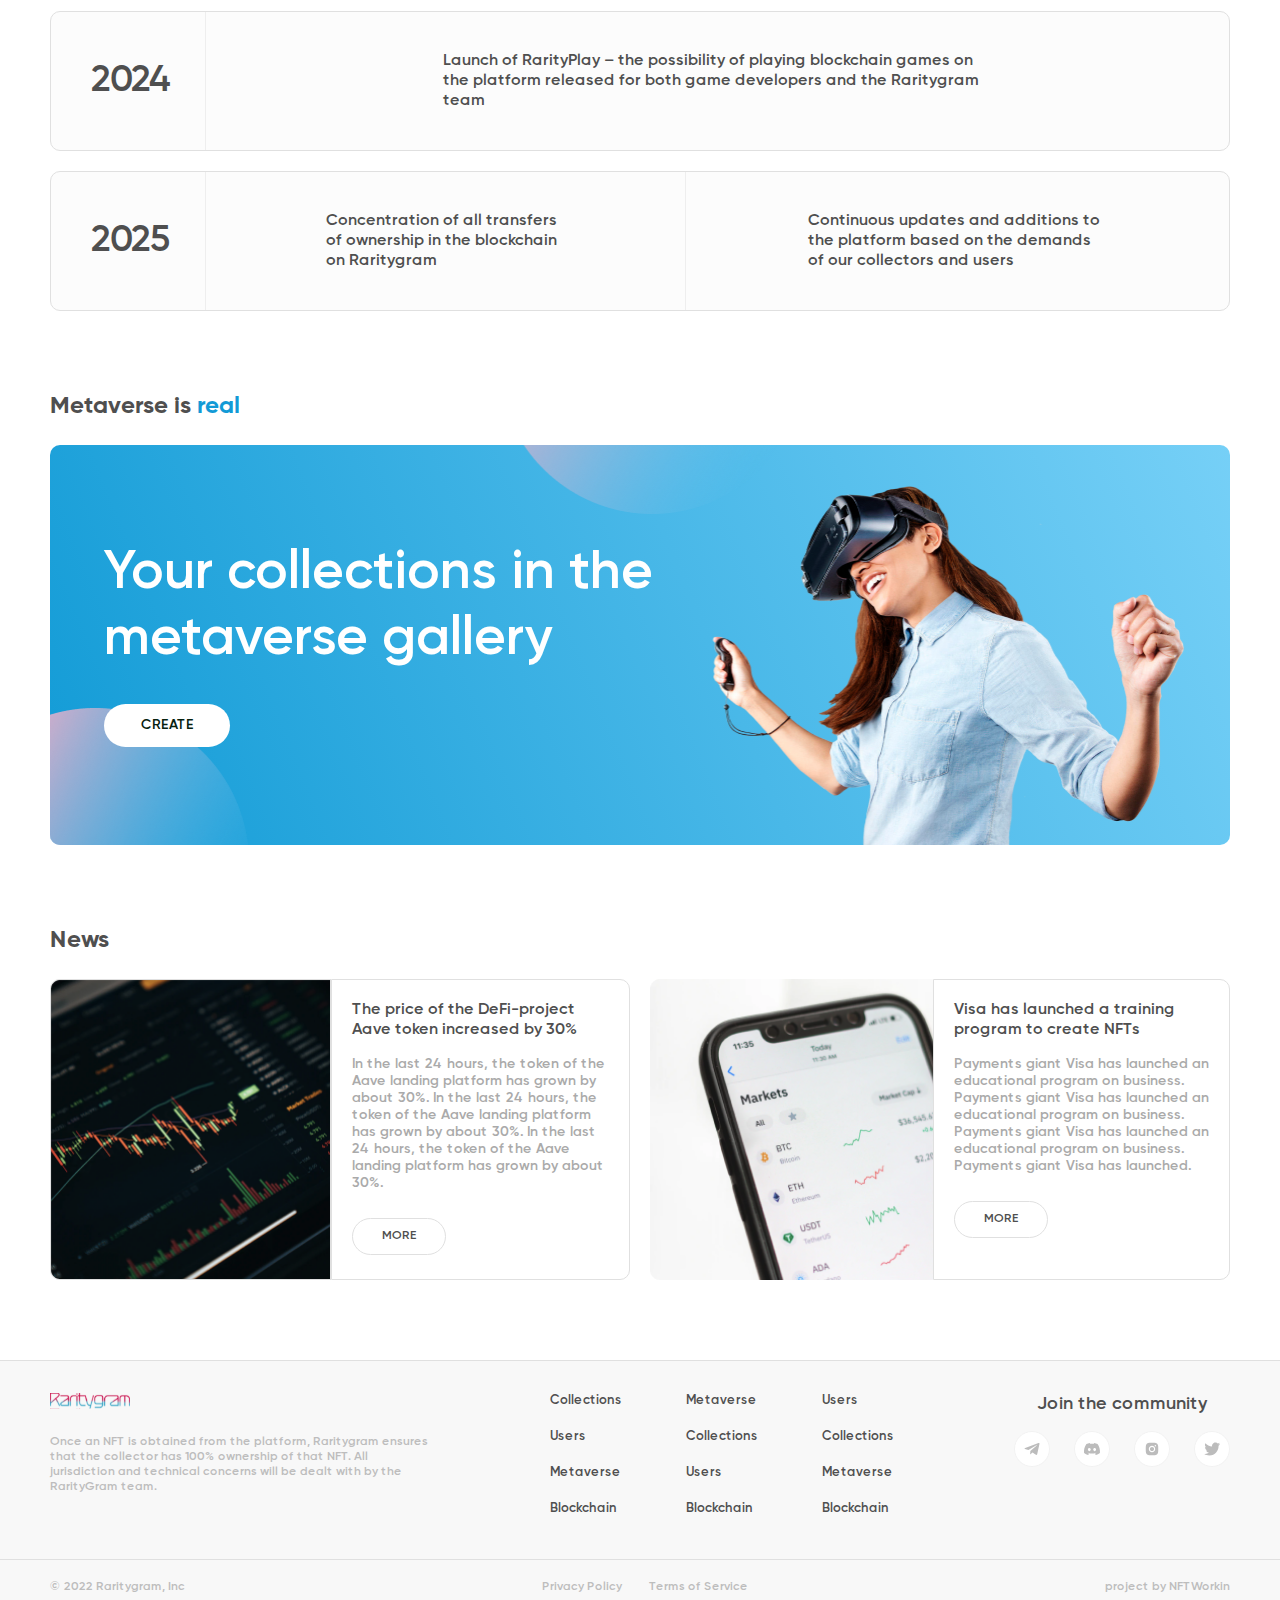
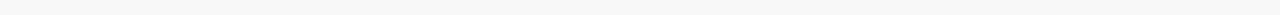
